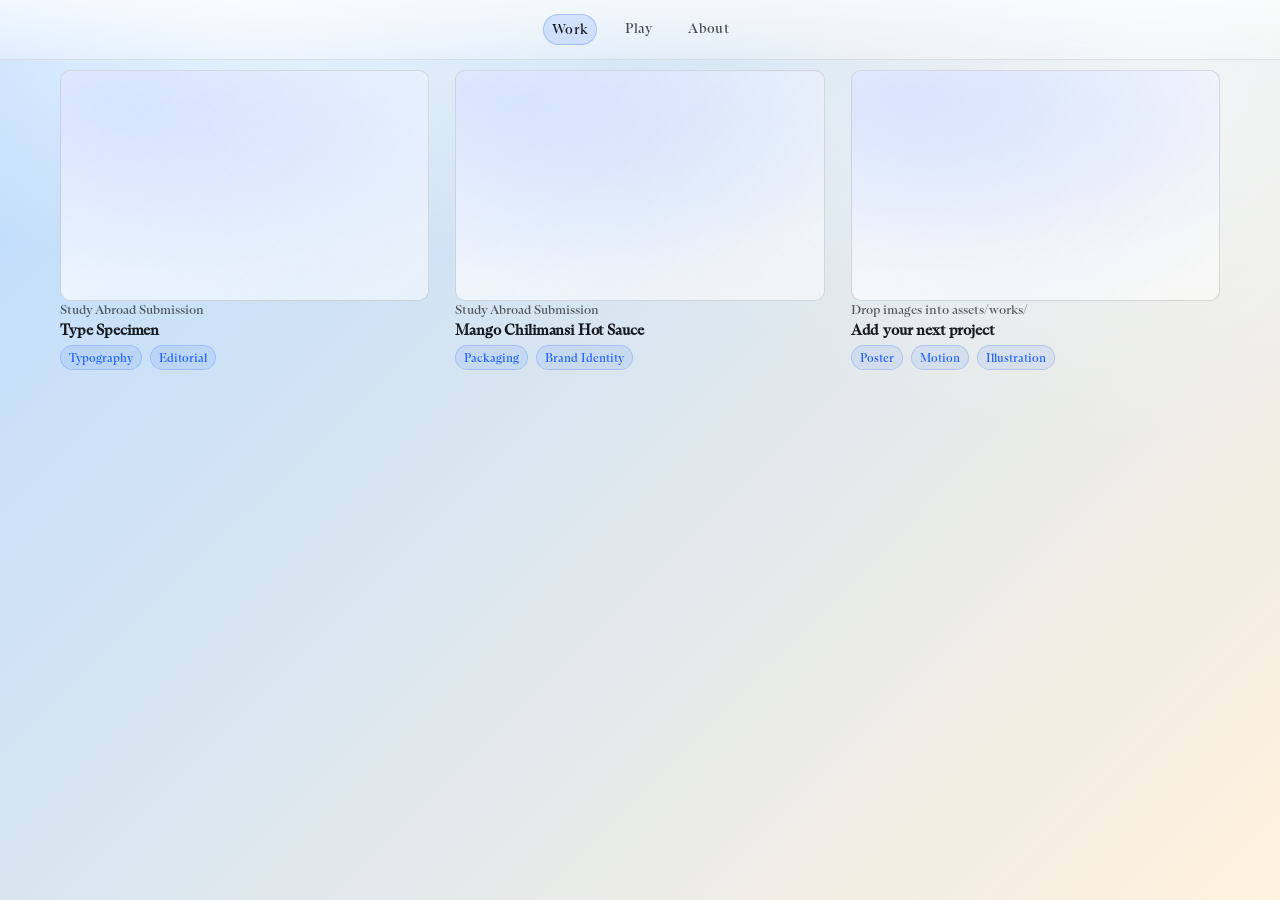
==== index.html @ 26f53b4a "new stuff" ====
<!doctype html>
<html lang="en">
  <head>
    <meta charset="utf-8" />
    <meta name="viewport" content="width=device-width, initial-scale=1" />
    <title>Portfolio — Work</title>
    <meta name="description" content="Graphic design portfolio — Work" />
    <link rel="stylesheet" href="styles.css" />
  </head>
  <body>
    <header>
      <div class="wrap">
        <div class="topbar">
          <nav aria-label="Primary">
            <a class="navlink" href="index.html" aria-current="page">Work</a>
            <a class="navlink" href="play.html">Play</a>
            <a class="navlink" href="about.html">About</a>
          </nav>
        </div>
      </div>
    </header>

    <main>
      <section class="grid" aria-label="Work grid">
        <div class="wrap">
          <div class="cards" data-works></div>
        </div>
      </section>
    </main>

    <script src="script.js"></script>
  </body>
</html>
---- styles.css ----
@font-face{
  font-family: "ABC Arizona Serif";
  src: url("assets/fonts/arizona-serif/ABCArizonaSerif-Regular-Trial.otf") format("opentype");
  font-weight: 400;
  font-style: normal;
  font-display: swap;
}

/* Base */
:root{
  --bg1: #bcdcff; /* light blue */
  --bg2: #fff2dd; /* cream */
  --text: #15181f;
  --muted: rgba(21,24,31,.72);
  --accent: #0b54ff;
  --cardRadius: 10px;
  --maxW: 1160px;
}

*{ box-sizing:border-box; }
html,body{ height:100%; }
body{
  margin:0;
  font-family: "ABC Arizona Serif", ui-serif, Georgia, "Times New Roman", Times, serif;
  background:
    radial-gradient(900px 500px at 20% 0%, rgba(255,255,255,.65), transparent 55%),
    radial-gradient(1000px 650px at 90% 10%, rgba(255,255,255,.55), transparent 55%),
    linear-gradient(135deg, var(--bg1), var(--bg2));
  color: var(--text);
}

a{ color: inherit; text-decoration: none; }

/* Layout */
.wrap{
  width: min(var(--maxW), calc(100% - 56px));
  margin: 0 auto;
}

header{
  position: sticky;
  top: 0;
  z-index: 10;
  backdrop-filter: blur(10px);
  background: linear-gradient(to bottom, rgba(255,255,255,.70), rgba(255,255,255,.30));
  border-bottom: 1px solid rgba(21,24,31,.12);
}

.topbar{
  display:flex;
  justify-content:center;
  align-items:center;
  gap: 16px;
  padding: 14px 0;
}

.brand{
  display:flex;
  align-items:center;
  gap: 12px;
  min-width: 180px;
}
.brandMark{
  font-weight: 800;
  letter-spacing: .06em;
  text-transform: uppercase;
  font-size: 22px;
  background: rgba(21,24,31,.92);
  color: #fff;
  padding: 8px 12px;
  border-radius: 8px;
  line-height: 1;
}
.brandSub{
  color: var(--muted);
  font-size: 12px;
  line-height: 1.2;
  max-width: 20ch;
}

nav{
  display:flex;
  gap: 20px;
  justify-content:center;
}
.navlink{
  font-size: 14px;
  letter-spacing: .02em;
  color: rgba(21,24,31,.78);
  padding: 6px 8px;
  border-radius: 999px;
}
.navlink:hover{ background: rgba(21,24,31,.06); }
.navlink[aria-current="page"]{
  background: rgba(11,84,255,.12);
  color: var(--text);
  border: 1px solid rgba(11,84,255,.22);
}

.sun{
  justify-self:end;
  width: 34px;
  height: 34px;
  border-radius: 999px;
  background:
    radial-gradient(circle at 50% 50%, rgba(0,0,0,.08) 0 34%, transparent 35%),
    radial-gradient(circle at 50% 50%, rgba(255,211,76,1) 0 72%, rgba(255,211,76,.55) 73% 100%);
  box-shadow: 0 0 0 1px rgba(21,24,31,.18), 0 10px 40px rgba(11,84,255,.10);
}
.sun::before{
  content:"";
  display:block;
  width: 100%;
  height: 100%;
  background:
    conic-gradient(from 0deg,
      rgba(255,211,76,.95) 0 10deg, transparent 10deg 20deg,
      rgba(255,211,76,.75) 20deg 30deg, transparent 30deg 40deg,
      rgba(255,211,76,.75) 40deg 50deg, transparent 50deg 60deg,
      rgba(255,211,76,.75) 60deg 70deg, transparent 70deg 80deg,
      rgba(255,211,76,.75) 80deg 90deg, transparent 90deg 100deg,
      rgba(255,211,76,.75) 100deg 110deg, transparent 110deg 120deg,
      rgba(255,211,76,.75) 120deg 130deg, transparent 130deg 140deg,
      rgba(255,211,76,.75) 140deg 150deg, transparent 150deg 160deg,
      rgba(255,211,76,.75) 160deg 170deg, transparent 170deg 180deg,
      rgba(255,211,76,.75) 180deg 190deg, transparent 190deg 200deg,
      rgba(255,211,76,.75) 200deg 210deg, transparent 210deg 220deg,
      rgba(255,211,76,.75) 220deg 230deg, transparent 230deg 240deg,
      rgba(255,211,76,.75) 240deg 250deg, transparent 250deg 260deg,
      rgba(255,211,76,.75) 260deg 270deg, transparent 270deg 280deg,
      rgba(255,211,76,.75) 280deg 290deg, transparent 290deg 300deg,
      rgba(255,211,76,.75) 300deg 310deg, transparent 310deg 320deg,
      rgba(255,211,76,.75) 320deg 330deg, transparent 330deg 340deg,
      rgba(255,211,76,.75) 340deg 350deg, transparent 350deg 360deg);
  mask: radial-gradient(circle at 50% 50%, transparent 0 58%, #000 59%);
  opacity: .9;
}

/* Hero */
.hero{
  padding: 34px 0 22px;
}
.heroInner{
  display:grid;
  grid-template-columns: 1fr;
  gap: 18px;
}
.heroCopy{
  text-align:center;
  max-width: 72ch;
  margin: 0 auto;
}
.heroTitle{
  margin:0;
  font-size: 28px;
  font-weight: 650;
  letter-spacing: -.02em;
}
.heroTitle .accent{
  background: linear-gradient(90deg, rgba(11,84,255,.14), rgba(11,84,255,.04));
  box-shadow: inset 0 -10px 0 rgba(11,84,255,.16);
  border-radius: 6px;
  padding: 0 6px;
}
.heroBody{
  margin: 10px 0 0;
  color: var(--muted);
  font-size: 16px;
  line-height: 1.55;
}

/* Work grid */
.grid{
  padding: 10px 0 60px;
}
.cards{
  display:grid;
  grid-template-columns: repeat(3, minmax(0, 1fr));
  gap: 26px;
}
@media (max-width: 980px){
  .cards{ grid-template-columns: repeat(2, minmax(0, 1fr)); }
}
@media (max-width: 640px){
  .wrap{ width: min(var(--maxW), calc(100% - 34px)); }
  .cards{ grid-template-columns: 1fr; }
}

.card{
  display:flex;
  flex-direction:column;
  gap: 10px;
}
.thumb{
  border-radius: var(--cardRadius);
  overflow:hidden;
  background: rgba(255,255,255,.55);
  border: 1px solid rgba(21,24,31,.14);
  aspect-ratio: 16 / 10;
  position: relative;
}
.thumb::after{
  content:"";
  position:absolute;
  inset:0;
  background: radial-gradient(800px 300px at 10% 10%, rgba(11,84,255,.10), transparent 60%);
  pointer-events:none;
}
.thumb img{
  width:100%;
  height:100%;
  object-fit: cover;
  display:block;
  filter: saturate(1.02) contrast(1.02);
}
.thumb.placeholder{
  background:
    linear-gradient(135deg, rgba(255,255,255,.70), rgba(255,255,255,.22)),
    radial-gradient(700px 400px at 20% 20%, rgba(11,84,255,.12), transparent 55%),
    rgba(255,255,255,.35);
}

.meta{
  display:flex;
  flex-direction:column;
  gap: 4px;
}
.metaTop{
  font-size: 13px;
  color: rgba(21,24,31,.70);
}
.metaTitle{
  font-size: 15px;
  font-weight: 650;
  letter-spacing: -.01em;
}
.tags{
  display:flex;
  flex-wrap: wrap;
  gap: 8px;
  margin-top: 2px;
}
.tag{
  font-size: 12px;
  padding: 4px 8px;
  border-radius: 999px;
  border: 1px solid rgba(11,84,255,.18);
  background: rgba(11,84,255,.08);
  color: rgba(11,84,255,.92);
}

.cardLink{
  display:block;
  border-radius: 12px;
  padding: 10px;
  margin: -10px;
  transition: background .15s ease, transform .15s ease;
}
.cardLink:hover{
  background: rgba(255,255,255,.32);
  transform: translateY(-1px);
}
.cardLink:focus-visible{
  outline: 2px solid rgba(11,84,255,.45);
  outline-offset: 3px;
}

/* Page content */
.page{
  padding: 26px 0 60px;
}
.panel{
  border-radius: 14px;
  border: 1px solid rgba(21,24,31,.12);
  background: rgba(255,255,255,.52);
  box-shadow: 0 20px 60px rgba(21,24,31,.10);
  padding: 22px;
}
.panel h1{
  margin: 0 0 10px;
  font-size: 22px;
  letter-spacing: -.02em;
}
.panel p{
  margin: 0 0 12px;
  color: var(--muted);
  line-height: 1.6;
}
.panel .hint{
  font-size: 13px;
  color: rgba(233,233,233,.68);
}

footer{
  border-top: 1px solid rgba(21,24,31,.10);
  padding: 22px 0 40px;
  color: rgba(21,24,31,.60);
  font-size: 12px;
}
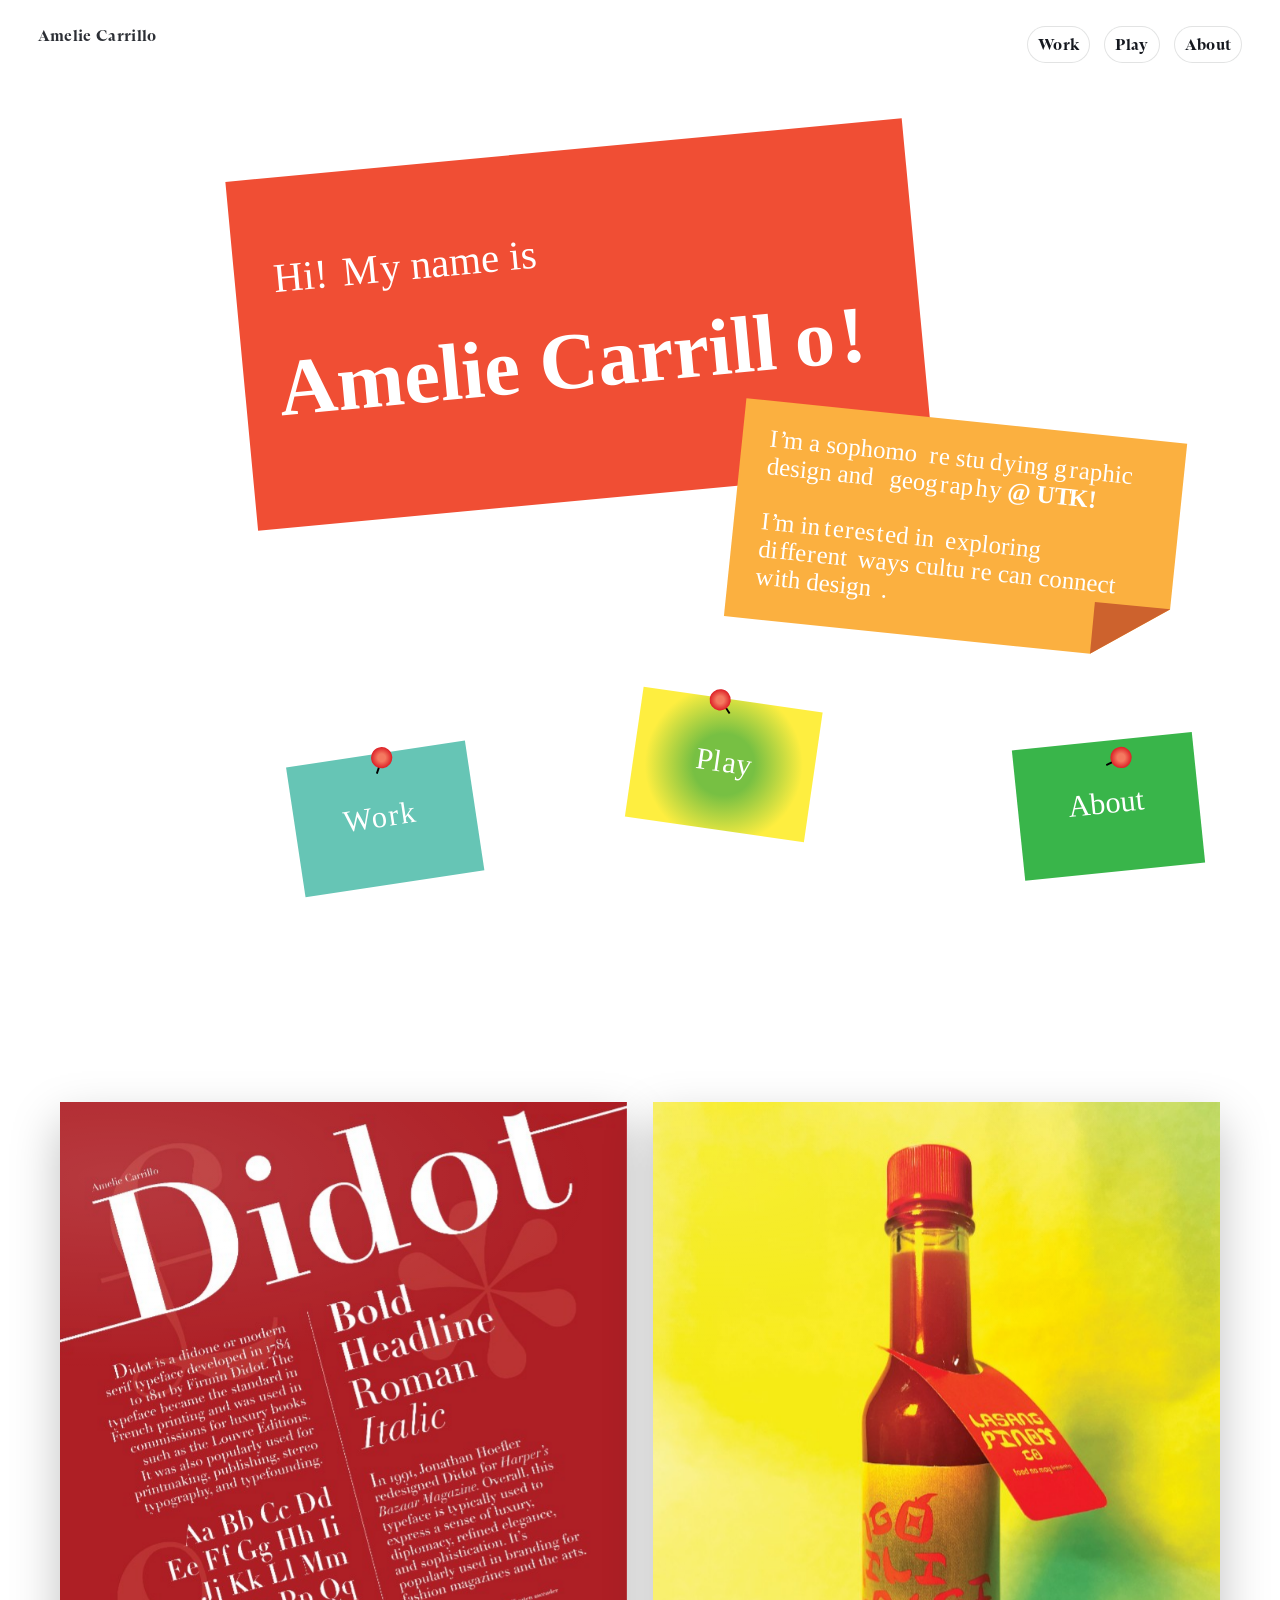
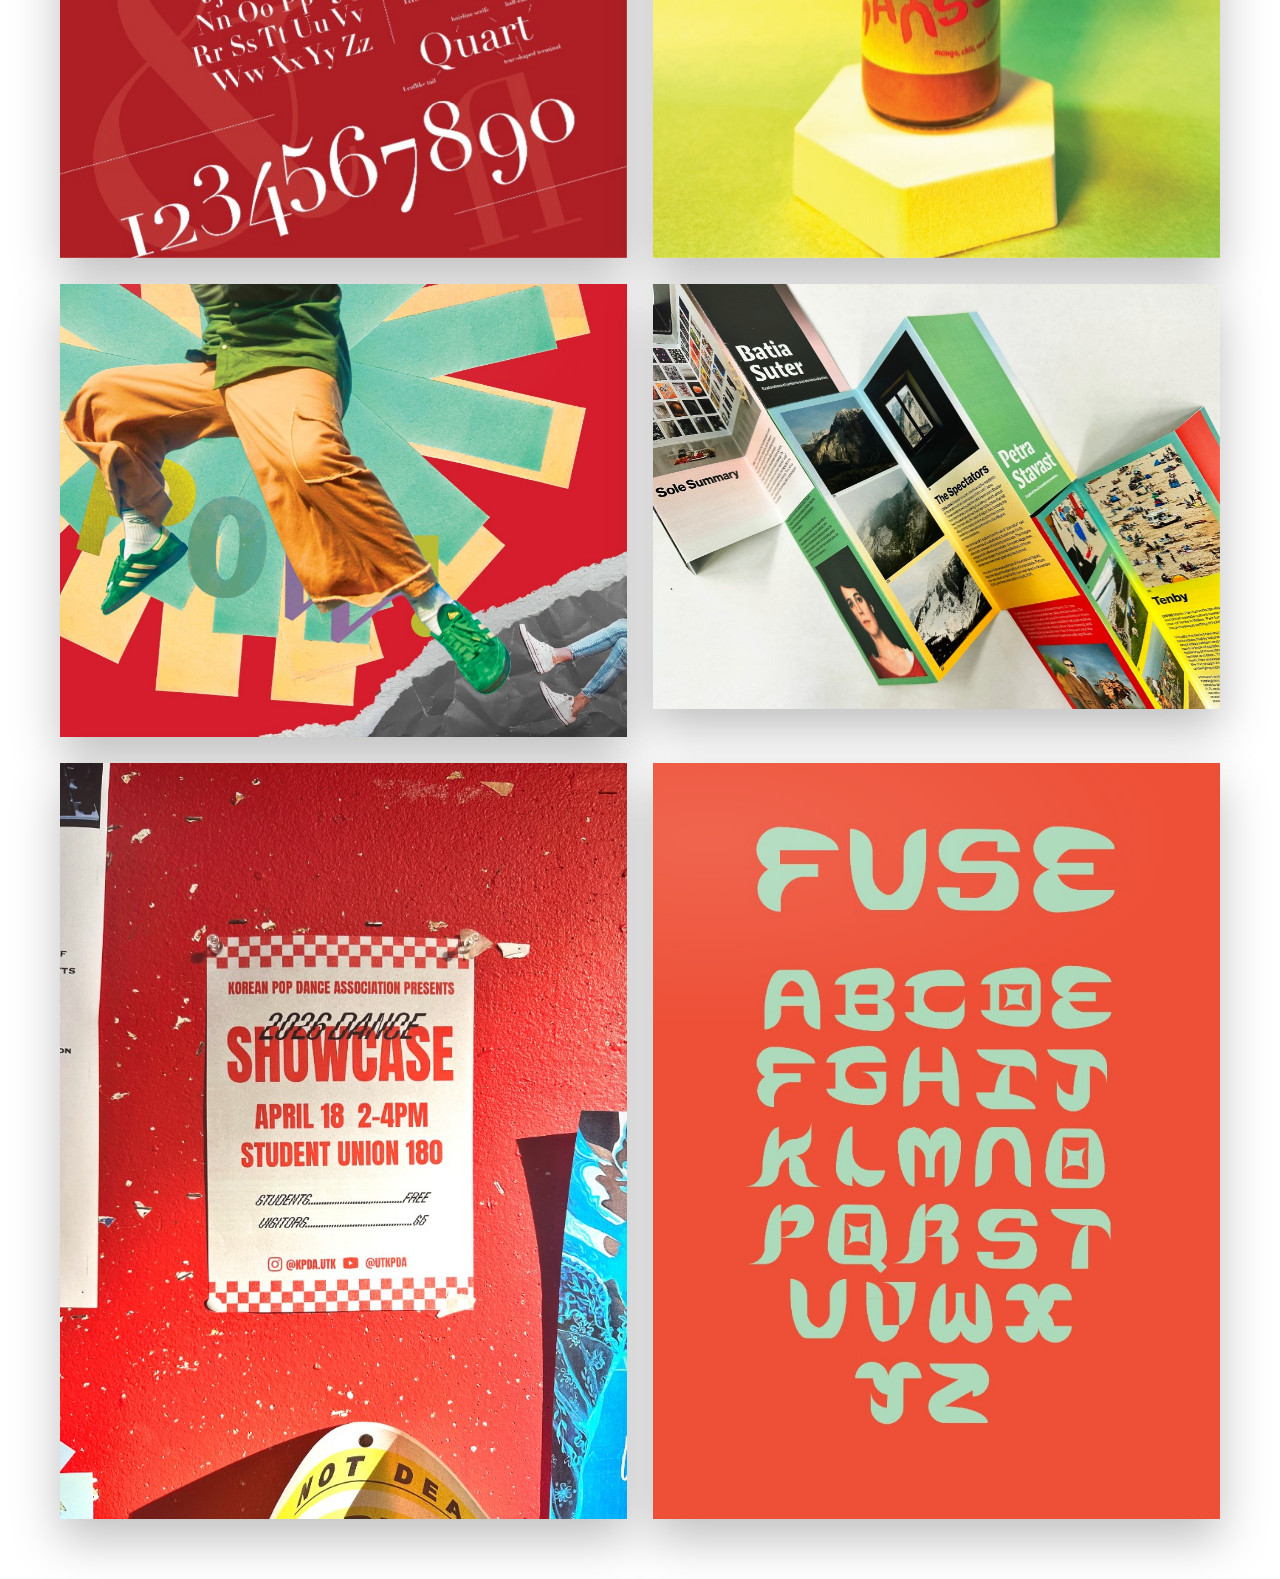
==== commit 2b8eb1d1: "new layout" ====
--- a/index.html
+++ b/index.html
@@ -3,25 +3,40 @@
   <head>
     <meta charset="utf-8" />
     <meta name="viewport" content="width=device-width, initial-scale=1" />
-    <title>Portfolio — Work</title>
-    <meta name="description" content="Graphic design portfolio — Work" />
+    <title>Portfolio</title>
+    <meta name="description" content="Graphic design portfolio" />
     <link rel="stylesheet" href="styles.css" />
   </head>
   <body>
-    <header>
-      <div class="wrap">
-        <div class="topbar">
-          <nav aria-label="Primary">
-            <a class="navlink" href="index.html" aria-current="page">Work</a>
-            <a class="navlink" href="play.html">Play</a>
-            <a class="navlink" href="about.html">About</a>
-          </nav>
+    <main>
+      <section class="homeTop" aria-label="Home navigation">
+        <div class="wrap homeTopInner">
+          <div class="homeStage" role="presentation">
+            <div class="homeName">Amelie Carrillo</div>
+
+            <nav class="miniNav" aria-label="Top navigation">
+              <a class="miniNavLink" href="#workStart">Work</a>
+              <a class="miniNavLink" href="play.html">Play</a>
+              <a class="miniNavLink" href="about.html">About</a>
+            </nav>
+
+            <img class="homeNametag" src="assets/squares/nametag.svg" alt="" />
+            <img class="homeAboutText" src="assets/squares/about.svg" alt="" />
+
+            <a class="homePin homePin--work" href="#workStart" aria-label="Work">
+              <img src="assets/squares/work.svg" alt="" />
+            </a>
+            <a class="homePin homePin--play" href="play.html" aria-label="Play">
+              <img src="assets/squares/play.svg" alt="" />
+            </a>
+            <a class="homePin homePin--resume" href="assets/squares/resume.svg" aria-label="Resume">
+              <img src="assets/squares/resume.svg" alt="" />
+            </a>
+          </div>
         </div>
-      </div>
-    </header>
+      </section>
 
-    <main>
-      <section class="grid" aria-label="Work grid">
+      <section class="grid" id="workStart" aria-label="Work grid">
         <div class="wrap">
           <div class="cards" data-works></div>
         </div>
--- a/styles.css
+++ b/styles.css
@@ -5,27 +5,38 @@
   font-style: normal;
   font-display: swap;
 }
+@font-face{
+  font-family: "ABC Arizona Serif";
+  src: url("assets/fonts/arizona-serif/ABCArizonaSerif-Bold-Trial.otf") format("opentype");
+  font-weight: 700;
+  font-style: normal;
+  font-display: swap;
+}
 
 /* Base */
 :root{
-  --bg1: #bcdcff; /* light blue */
-  --bg2: #fff2dd; /* cream */
+  --bg1: #fff3a6; /* pastel yellow */
+  --bg1b: #bfe7ff; /* light blue */
+  --bg2: #c9f3d8; /* light green */
   --text: #15181f;
   --muted: rgba(21,24,31,.72);
   --accent: #0b54ff;
+  --titleHover: #ff3b22; /* red-orange */
   --cardRadius: 10px;
   --maxW: 1160px;
 }
 
 *{ box-sizing:border-box; }
-html,body{ height:100%; }
+html,body{ min-height:100%; }
+html{
+  background: #fff;
+  scroll-behavior: smooth;
+}
 body{
   margin:0;
   font-family: "ABC Arizona Serif", ui-serif, Georgia, "Times New Roman", Times, serif;
-  background:
-    radial-gradient(900px 500px at 20% 0%, rgba(255,255,255,.65), transparent 55%),
-    radial-gradient(1000px 650px at 90% 10%, rgba(255,255,255,.55), transparent 55%),
-    linear-gradient(135deg, var(--bg1), var(--bg2));
+  min-height: 100vh;
+  background: #fff;
   color: var(--text);
 }
 
@@ -37,21 +48,203 @@
   margin: 0 auto;
 }
 
-header{
-  position: sticky;
-  top: 0;
-  z-index: 10;
-  backdrop-filter: blur(10px);
-  background: linear-gradient(to bottom, rgba(255,255,255,.70), rgba(255,255,255,.30));
-  border-bottom: 1px solid rgba(21,24,31,.12);
+header{ position: static; }
+main{ padding-top: 0; }
+
+/* Home top (SVG layout) */
+.homeTop{
+  min-height: 100vh;
+  display: flex;
+  align-items: center;
+  padding: 24px 0;
+  margin-bottom: 2in;
+}
+.homeTop .wrap{
+  /* ~1cm margins on each side. */
+  width: calc(100% - 2cm);
+  max-width: none;
+}
+.homeStage{
+  position: relative;
+  width: 100%;
+  height: min(92vh, 760px);
+  max-height: 92vh;
+  /* Keep a consistent vertical reading order across breakpoints */
+  --aboutTop: calc(18% + 48px + 1cm);
+  --pinsTop: calc(var(--aboutTop) + 26vh + 1.5cm);
+  /* Group horizontal offsets (move sets toward center together) */
+  --topGroupX: 8%;
+  --pinsGroupX: 6%;
+}
+
+/* Top-left mini nav */
+.homeName{
+  position: absolute;
+  left: 0;
+  top: -44px;
+  z-index: 6;
+  font-weight: 700;
+  font-size: 16px;
+  letter-spacing: .02em;
+  padding: 0;
+  color: rgba(21,24,31,.90);
+}
+.miniNav{
+  position: absolute;
+  right: 0;
+  top: -44px;
+  display: flex;
+  gap: 14px;
+  align-items: center;
+  z-index: 5;
+}
+.miniNavLink{
+  font-weight: 700;
+  font-size: 16px;
+  letter-spacing: .02em;
+  padding: 8px 10px;
+  border-radius: 999px;
+  background: rgba(255,255,255,.86);
+  border: 1px solid rgba(21,24,31,.12);
+}
+.miniNavLink:hover{ background: rgba(21,24,31,.06); }
+.miniNavLink:focus-visible{
+  outline: 2px solid rgba(11,84,255,.45);
+  outline-offset: 3px;
+}
+.homeNametag{
+  position: absolute;
+  left: calc(0% + var(--topGroupX));
+  top: 2%;
+  width: min(70%, 920px);
+  height: auto;
+  transform: rotate(-5deg) scale(1);
+  transform-origin: 10% 10%;
+  z-index: 1;
+}
+.homeAboutText{
+  position: absolute;
+  left: calc(34% + var(--topGroupX));
+  right: auto;
+  top: var(--aboutTop);
+  width: min(66%, 840px);
+  height: auto;
+  transform: rotate(6deg) scale(1);
+  transform-origin: 90% 10%;
+  z-index: 3;
+}
+.homePin{
+  position: absolute;
+  display: inline-flex;
+  align-items: center;
+  justify-content: center;
+  width: min(52%, 700px);
+  height: auto;
+  cursor: pointer;
+  transition: transform 160ms ease;
+}
+.homePin img{
+  transform: scale(1);
+  transform-origin: center;
+}
+.homePin img{
+  width: 100%;
+  height: auto;
+  display: block;
+}
+.homePin:hover{ transform: translateY(-2px); }
+.homePin:focus-visible{
+  outline: 2px solid rgba(11,84,255,.45);
+  outline-offset: 6px;
+  border-radius: 10px;
+}
+.homePin--work{ left: calc(10% + var(--pinsGroupX)); top: 56%; --pin-rot: -8deg; transform: rotate(var(--pin-rot)); }
+.homePin--play{ left: calc(20% + var(--pinsGroupX)); top: 58%; --pin-rot: 8deg; transform: rotate(var(--pin-rot)); }
+.homePin--resume{ left: calc(58% + var(--pinsGroupX)); top: 56%; --pin-rot: -6deg; transform: rotate(var(--pin-rot)); width: min(52%, 700px); }
+
+@media (max-width: 820px){
+  .homeStage{
+    --topGroupX: 4%;
+    --pinsGroupX: 3%;
+  }
+}
+
+.homePin:hover{ transform: translateY(-2px) rotate(var(--pin-rot, 0deg)); }
+
+/* Pins always live under about.svg */
+.homePin--work{ top: calc(var(--pinsTop) - 1cm); z-index: 2; }
+.homePin--play{ top: calc(var(--pinsTop) + 0.4cm); z-index: 2; }
+.homePin--resume{ top: calc(var(--pinsTop) - 0.2cm); z-index: 2; }
+
+@media (max-width: 820px){
+  .homeStage{
+    --pinsTop: calc(var(--aboutTop) + 30vh + 1.5cm);
+  }
+}
+
+@media (max-width: 520px){
+  .homeStage{
+    --pinsTop: calc(var(--aboutTop) + 32vh + 1.5cm);
+  }
+}
+
+@media (max-width: 820px){
+  .homeStage{ height: min(92vh, 680px); }
+  .homeNametag{ width: min(84%, 860px); }
+  .homeAboutText{ width: min(96%, 1120px); top: 26%; }
+  .homePin{ width: min(60%, 700px); }
+  .homePin--work{ left: 6%; top: 62%; }
+  .homePin--play{ left: 38%; top: 66%; }
+  .homePin--resume{ width: min(56%, 700px); left: 58%; top: 52%; }
+}
+@media (max-width: 520px){
+  .wrap{ width: min(var(--maxW), calc(100% - 28px)); }
+  .homeStage{ height: 92vh; }
+  .homeNametag{ left: -2%; top: 0%; width: 104%; }
+  .homeAboutText{ right: -4%; top: 28%; width: 112%; }
+  .homePin{ width: 74vw; }
+  .homePin--work{ left: -2%; top: 62%; }
+  .homePin--play{ left: 28%; top: 66%; }
+  .homePin--resume{ width: 70vw; left: 44%; top: 48%; }
+}
+
+.cornerLogo{
+  display: inline-flex;
+  align-items: center;
+  justify-content: center;
+  width: 150px;
+  height: 150px;
+  padding: 0;
+  border-radius: 0;
+  background: transparent;
+  backdrop-filter: none;
+  box-shadow: none;
+  flex: 0 0 auto;
+}
+.cornerLogo img{
+  width: 100%;
+  height: 100%;
+  display: block;
+  object-fit: contain;
+}
+.cornerLogo:focus-visible{
+  outline: 2px solid rgba(11,84,255,.55);
+  outline-offset: 4px;
+}
+@media (max-width: 640px){
+  .cornerLogo{
+    width: 112px;
+    height: 112px;
+    border-radius: 0;
+  }
 }
 
 .topbar{
   display:flex;
-  justify-content:center;
+  justify-content:space-between;
   align-items:center;
   gap: 16px;
-  padding: 14px 0;
+  padding: 10px 0;
 }
 
 .brand{
@@ -81,14 +274,15 @@
 nav{
   display:flex;
   gap: 20px;
-  justify-content:center;
+  justify-content:flex-end;
 }
 .navlink{
-  font-size: 14px;
+  font-size: 16px;
   letter-spacing: .02em;
   color: rgba(21,24,31,.78);
   padding: 6px 8px;
   border-radius: 999px;
+  font-weight: 700;
 }
 .navlink:hover{ background: rgba(21,24,31,.06); }
 .navlink[aria-current="page"]{
@@ -175,7 +369,7 @@
 }
 .cards{
   display:grid;
-  grid-template-columns: repeat(3, minmax(0, 1fr));
+  grid-template-columns: repeat(2, minmax(0, 1fr));
   gap: 26px;
 }
 @media (max-width: 980px){
@@ -184,34 +378,89 @@
 @media (max-width: 640px){
   .wrap{ width: min(var(--maxW), calc(100% - 34px)); }
   .cards{ grid-template-columns: 1fr; }
+
+  /* Tighten the vertical gap between these two specific works when stacked. */
+  .cards > .card[data-work-id="final-102-project"] + .card[data-work-id="fuse-typeface"]{
+    margin-top: -12px;
+  }
 }
 
 .card{
   display:flex;
   flex-direction:column;
-  gap: 10px;
+  gap: 0;
+}
+.card--offset{
+  transform: translateY(var(--offsetY, 0px));
+}
+@media (max-width: 980px){
+  .card--offset{ transform: none; }
 }
 .thumb{
-  border-radius: var(--cardRadius);
+  border-radius: 0;
   overflow:hidden;
-  background: rgba(255,255,255,.55);
-  border: 1px solid rgba(21,24,31,.14);
-  aspect-ratio: 16 / 10;
+  background: rgba(255,255,255,.92);
+  border: none;
+  aspect-ratio: 3 / 4;
   position: relative;
+  box-shadow:
+    0 20px 45px rgba(0,0,0,.25),
+    0 2px 0 rgba(255,255,255,.10) inset;
 }
 .thumb::after{
   content:"";
   position:absolute;
   inset:0;
-  background: radial-gradient(800px 300px at 10% 10%, rgba(11,84,255,.10), transparent 60%);
+  background: radial-gradient(800px 320px at 10% 10%, rgba(255,255,255,.12), transparent 60%);
   pointer-events:none;
 }
-.thumb img{
+.thumbImg{
   width:100%;
   height:100%;
   object-fit: cover;
   display:block;
-  filter: saturate(1.02) contrast(1.02);
+  image-rendering: auto;
+  transform: translateZ(0);
+  backface-visibility: hidden;
+  transition: transform 220ms ease-in;
+}
+
+.thumbOverlay{
+  position:absolute;
+  inset:0;
+  display:flex;
+  align-items:flex-end;
+  justify-content:flex-start;
+  padding: 14px;
+  opacity: 0;
+  transition: opacity 180ms ease-in;
+  background: linear-gradient(180deg, rgba(0,0,0,0) 45%, rgba(0,0,0,.42) 100%);
+  pointer-events:none;
+}
+.thumbOverlayTitle{
+  color: rgba(255,255,255,.92);
+  font-size: 16px;
+  font-weight: 700;
+  letter-spacing: -.01em;
+  text-shadow: 0 10px 30px rgba(0,0,0,.35);
+}
+.thumbImg--contain{
+  object-fit: contain;
+  background: rgba(255,255,255,.95);
+  filter: none;
+}
+.thumb--contain::after{
+  opacity: .35;
+}
+.thumb .pdfPreview{
+  width: 100%;
+  height: 100%;
+  display: block;
+  border: 0;
+  pointer-events: none;
+  background: #fff;
+  transform: scale(1);
+  transition: transform 220ms ease-in;
 }
 .thumb.placeholder{
   background:
@@ -231,38 +480,80 @@
 }
 .metaTitle{
   font-size: 15px;
-  font-weight: 650;
+  font-weight: 700;
   letter-spacing: -.01em;
-}
-.tags{
-  display:flex;
-  flex-wrap: wrap;
-  gap: 8px;
-  margin-top: 2px;
-}
-.tag{
-  font-size: 12px;
-  padding: 4px 8px;
-  border-radius: 999px;
-  border: 1px solid rgba(11,84,255,.18);
-  background: rgba(11,84,255,.08);
-  color: rgba(11,84,255,.92);
+  transition: color 220ms ease-in;
 }
 
 .cardLink{
   display:block;
-  border-radius: 12px;
+  border-radius: 0;
   padding: 10px;
   margin: -10px;
   transition: background .15s ease, transform .15s ease;
 }
 .cardLink:hover{
-  background: rgba(255,255,255,.32);
   transform: translateY(-1px);
+}
+.cardLink:hover .thumbImg,
+.cardLink:hover .pdfPreview{
+  transform: scale(1.02);
+}
+.cardLink:hover .thumbOverlay,
+.cardLink:focus-visible .thumbOverlay{
+  opacity: 1;
 }
 .cardLink:focus-visible{
   outline: 2px solid rgba(11,84,255,.45);
   outline-offset: 3px;
+}
+
+/* Play page */
+.playCards{
+  user-select: none;
+}
+.playCards{
+  grid-template-columns: 1.15fr 1fr 1fr;
+  align-items: start;
+}
+.playIntro{
+  margin: 6px 0 18px;
+  font-size: 16px;
+  line-height: 1.35;
+  color: rgba(21,24,31,.78);
+  letter-spacing: .01em;
+}
+.rippleChar{
+  display: inline-block;
+  transform: translateY(10px);
+  opacity: 0;
+}
+.rippleReady .rippleChar{
+  animation: rippleUp 520ms cubic-bezier(.2,.9,.2,1) forwards;
+  animation-delay: calc(var(--i) * 22ms);
+}
+@keyframes rippleUp{
+  0%{ transform: translateY(10px); opacity: 0; }
+  55%{ opacity: 1; }
+  100%{ transform: translateY(0px); opacity: 1; }
+}
+.playItem{
+  touch-action: none;
+  cursor: grab;
+  will-change: transform;
+  position: relative;
+  z-index: 1;
+}
+.playItem--dragging{
+  cursor: grabbing;
+}
+.playThumb::after{
+  opacity: 0;
+}
+.playThumb .thumbImg{
+  object-fit: contain;
+  background: transparent;
+  filter: none;
 }
 
 /* Page content */
@@ -290,10 +581,3 @@
   font-size: 13px;
   color: rgba(233,233,233,.68);
 }
-
-footer{
-  border-top: 1px solid rgba(21,24,31,.10);
-  padding: 22px 0 40px;
-  color: rgba(21,24,31,.60);
-  font-size: 12px;
-}
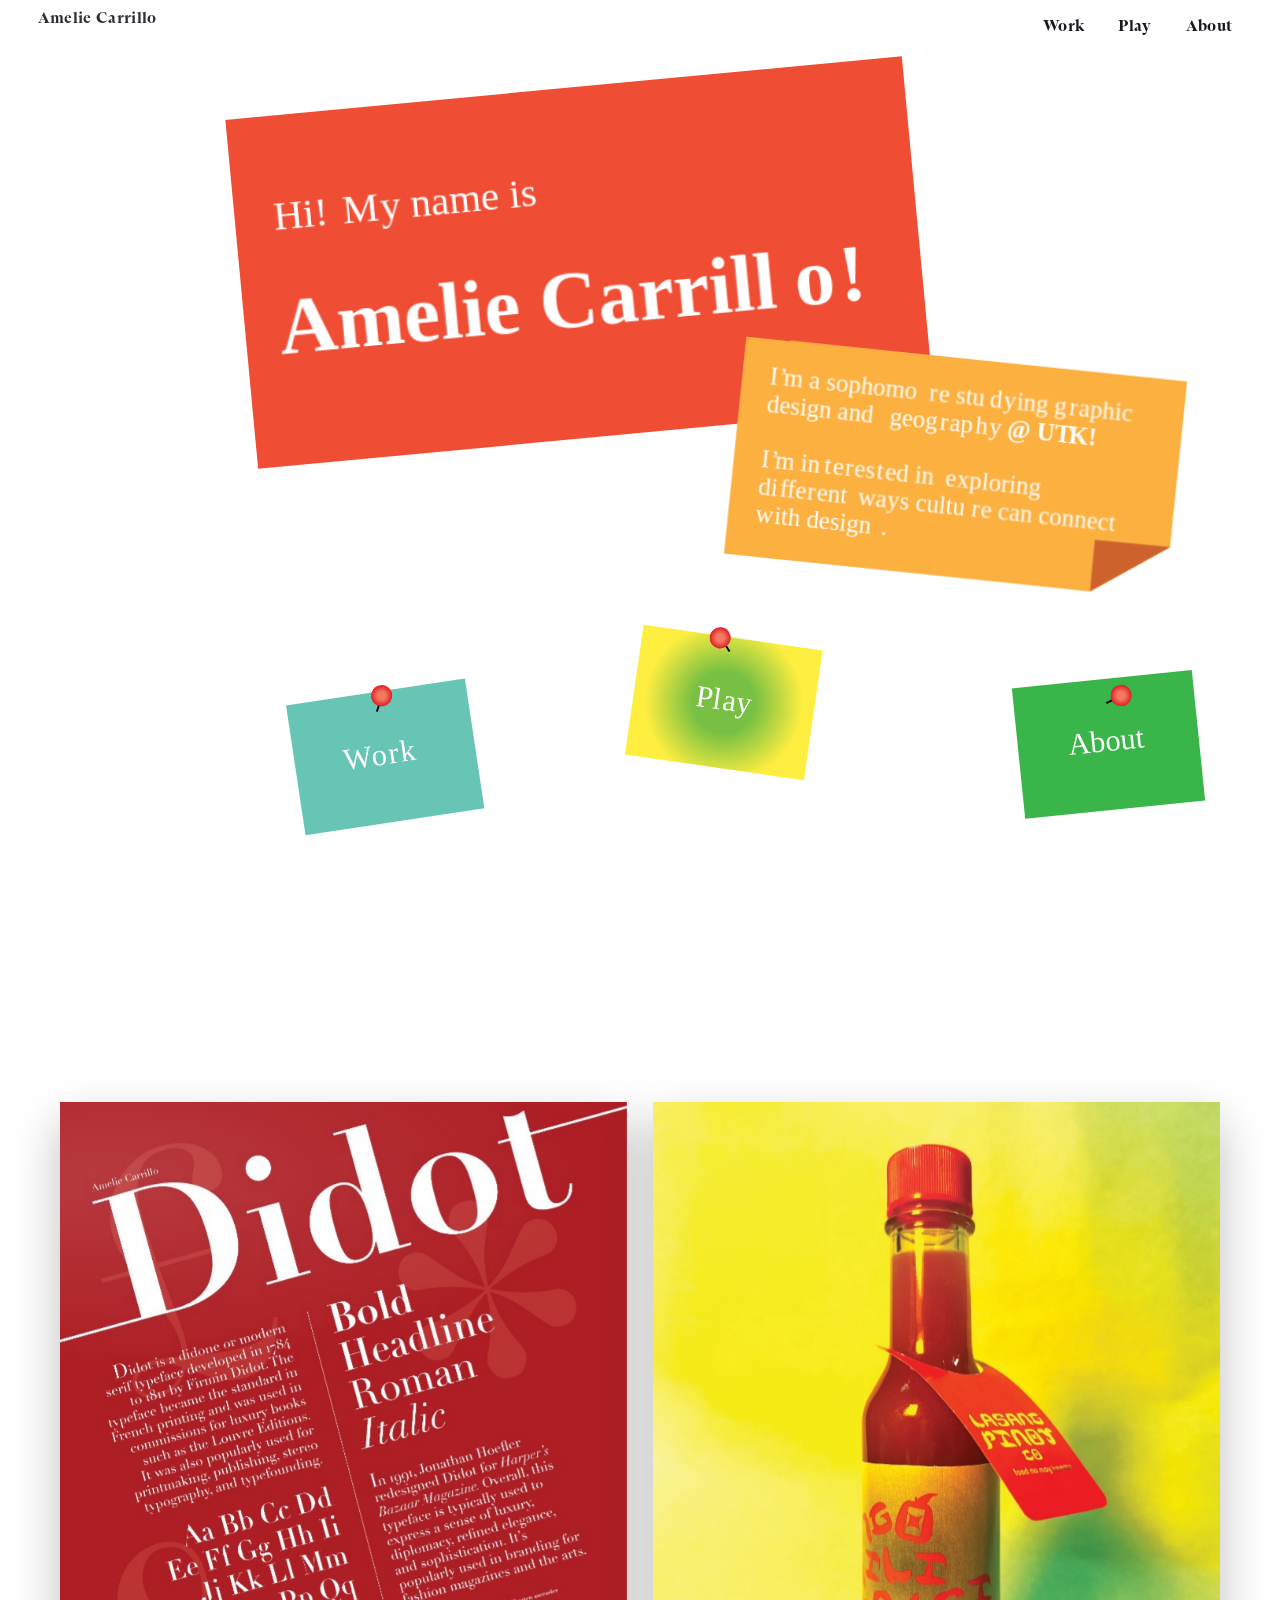
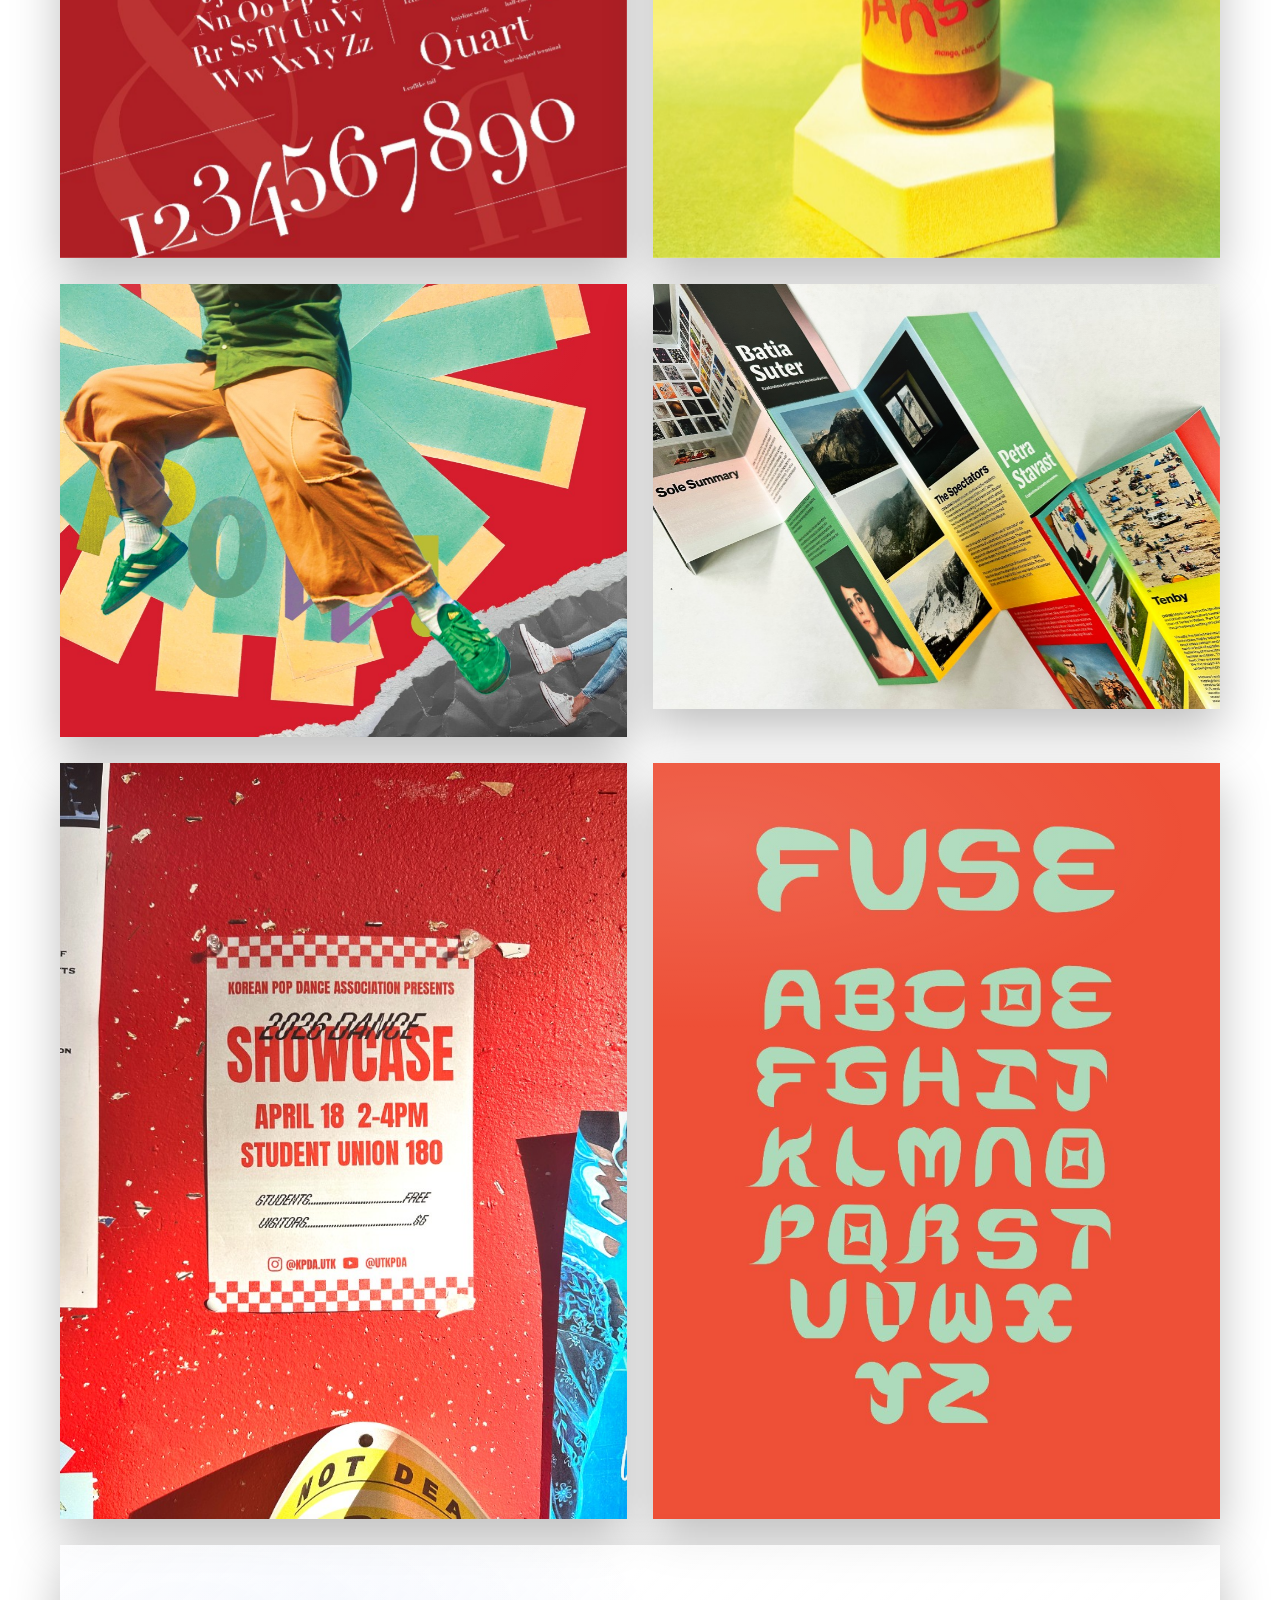
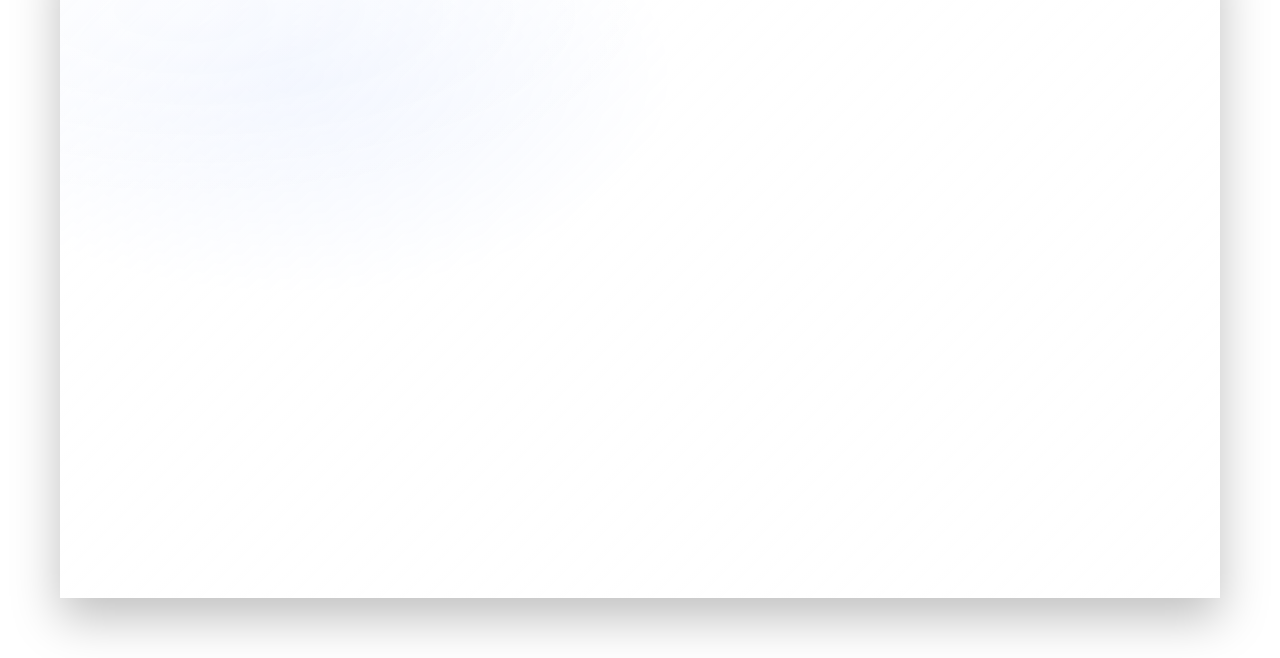
==== commit 7afd3d78: "Update portfolio layout, modals, and assets. Adds responsive home/play/about updates, work modal ove" ====
--- a/index.html
+++ b/index.html
@@ -7,12 +7,12 @@
     <meta name="description" content="Graphic design portfolio" />
     <link rel="stylesheet" href="styles.css" />
   </head>
-  <body>
+  <body id="top">
     <main>
       <section class="homeTop" aria-label="Home navigation">
         <div class="wrap homeTopInner">
           <div class="homeStage" role="presentation">
-            <div class="homeName">Amelie Carrillo</div>
+            <a class="homeName" href="index.html#top">Amelie Carrillo</a>
 
             <nav class="miniNav" aria-label="Top navigation">
               <a class="miniNavLink" href="#workStart">Work</a>
@@ -20,8 +20,32 @@
               <a class="miniNavLink" href="about.html">About</a>
             </nav>
 
-            <img class="homeNametag" src="assets/squares/nametag.svg" alt="" />
-            <img class="homeAboutText" src="assets/squares/about.svg" alt="" />
+            <svg class="homeNametag homeSvgText" xmlns="http://www.w3.org/2000/svg" viewBox="0 0 575.2 353.53" aria-hidden="true" focusable="false">
+              <rect fill="#f04e34" x="60.41" y="64.91" width="463.51" height="239.1" transform="translate(-1.2 1.92) rotate(-.37)"/>
+              <text fill="#fff" font-family="ABCArizonaSerifUnlicensedTrial-Regular, 'ABC Arizona Serif Unlicensed Trial'" font-size="28" transform="translate(86.65 144.36) rotate(-.37)">
+                <tspan x="0" y="0">Hi! </tspan>
+                <tspan x="47.18" y="0" letter-spacing="-.02em">M</tspan>
+                <tspan x="72.97" y="0" letter-spacing="-.03em">y</tspan>
+                <tspan x="86.83" y="0" xml:space="preserve"> name is</tspan>
+              </text>
+              <text fill="#fff" font-family="ABCArizonaSerifUnlicensedTrial-Bold, 'ABC Arizona Serif Unlicensed Trial'" font-size="55" font-weight="700" transform="translate(83.79 228.67) rotate(-.37)">
+                <tspan x="0" y="0">Amelie Carrill</tspan>
+                <tspan x="353.26" y="0" letter-spacing="-.01em">o</tspan>
+                <tspan x="383.68" y="0">!</tspan>
+              </text>
+            </svg>
+
+            <svg class="homeAboutText homeSvgText" xmlns="http://www.w3.org/2000/svg" viewBox="0 0 575.2 353.53" aria-hidden="true" focusable="false">
+              <polygon class="cls-3" points="473.35 114.02 473.57 234.49 419.29 272.43 153.03 272.89 152.76 114.58 473.35 114.02"/>
+              <text class="cls-1" transform="translate(172.7 147.67) rotate(-.1)">
+                <tspan class="cls-7"><tspan x="0" y="0">I</tspan><tspan class="cls-17" x="6.8" y="0">’</tspan><tspan x="10.24" y="0">m a sophomo</tspan><tspan class="cls-13" x="116.08" y="0">r</tspan><tspan x="123.03" y="0">e stu</tspan><tspan class="cls-22" x="160.18" y="0">d</tspan><tspan class="cls-23" x="170.2" y="0">y</tspan><tspan x="179.64" y="0">ing g</tspan><tspan class="cls-20" x="217.98" y="0">r</tspan><tspan x="224.98" y="0">aphic </tspan></tspan>
+                <tspan class="cls-7" x="0" y="20">design and </tspan><tspan class="cls-9" x="89.4" y="20">g</tspan><tspan class="cls-7" x="98.22" y="20">eog</tspan><tspan class="cls-8" x="125.92" y="20">r</tspan><tspan class="cls-7" x="132.93" y="20">ap</tspan><tspan class="cls-10" x="151.72" y="20">h</tspan><tspan class="cls-11" x="161.66" y="20">y</tspan><tspan class="cls-7" x="170.57" y="20"> </tspan><tspan class="cls-5" x="174.99" y="20">@ UT</tspan><tspan class="cls-6" x="219.49" y="20">K</tspan><tspan class="cls-5" x="233.64" y="20">! </tspan>
+                <tspan class="cls-7"><tspan x="0" y="60">I</tspan><tspan class="cls-17" x="6.8" y="60">’</tspan><tspan x="10.24" y="60">m in</tspan><tspan class="cls-14" x="45.88" y="60">t</tspan><tspan x="52.13" y="60">e</tspan><tspan class="cls-13" x="60.86" y="60">r</tspan><tspan x="67.8" y="60">es</tspan><tspan class="cls-14" x="83.93" y="60">t</tspan><tspan x="90.18" y="60">ed in </tspan><tspan class="cls-21" x="133.88" y="60">e</tspan><tspan class="cls-4" x="142.45" y="60">xploring </tspan></tspan>
+                <tspan class="cls-7"><tspan x="0" y="80">di</tspan><tspan class="cls-20" x="15.55" y="80">ff</tspan><tspan x="26.84" y="80">e</tspan><tspan class="cls-13" x="35.57" y="80">r</tspan><tspan x="42.51" y="80">ent</tspan><tspan class="cls-16" x="68.4" y="80"> </tspan><tspan class="cls-18" x="72.29" y="80">w</tspan><tspan class="cls-12" x="85.35" y="80">a</tspan><tspan class="cls-15" x="93.53" y="80">y</tspan><tspan x="102.74" y="80">s cultu</tspan><tspan class="cls-13" x="154.85" y="80">r</tspan><tspan x="161.8" y="80">e can connect </tspan></tspan>
+                <tspan class="cls-7"><tspan class="cls-23" x="0" y="100">w</tspan><tspan x="13.52" y="100">ith design</tspan><tspan class="cls-19" x="91.4" y="100">.</tspan><tspan x="95.11" y="100"> </tspan></tspan>
+              </text>
+              <polygon class="cls-2" points="473.75 234.32 418.91 234.86 419.28 272.44 473.75 234.32"/>
+            </svg>
 
             <a class="homePin homePin--work" href="#workStart" aria-label="Work">
               <img src="assets/squares/work.svg" alt="" />
@@ -43,6 +67,27 @@
       </section>
     </main>
 
+    <div class="workModalOverlay" hidden data-work-modal-overlay>
+      <div class="workModal" role="dialog" aria-modal="true" aria-label="Work details" data-work-modal>
+        <div class="workModalTop">
+          <div class="workModalTopTitle" data-work-modal-title></div>
+          <button class="workModalClose" type="button" aria-label="Close" data-work-modal-close>Close</button>
+        </div>
+
+        <div class="workModalBody">
+          <div class="workModalLeft">
+            <div class="workMetaDate" data-work-modal-date></div>
+            <div class="workMetaDesc" data-work-modal-desc>
+              Add a description of the work here.
+            </div>
+            <div class="workModalStack" data-work-modal-stack></div>
+          </div>
+
+          <div class="workModalRight" data-work-modal-gallery></div>
+        </div>
+      </div>
+    </div>
+
     <script src="script.js"></script>
   </body>
 </html>
--- a/styles.css
+++ b/styles.css
@@ -22,6 +22,7 @@
   --muted: rgba(21,24,31,.72);
   --accent: #0b54ff;
   --titleHover: #ff3b22; /* red-orange */
+  --nametagRed: #f04e34;
   --cardRadius: 10px;
   --maxW: 1160px;
 }
@@ -38,9 +39,30 @@
   min-height: 100vh;
   background: #fff;
   color: var(--text);
+  cursor: url("assets/cursor.svg") 8 8, auto;
 }
 
 a{ color: inherit; text-decoration: none; }
+
+/* Use custom cursor on interactive elements too */
+a, button, [role="button"], .homePin, .miniNavLink, .siteTopNav a{
+  cursor: url("assets/cursor.svg") 8 8, pointer;
+}
+
+/* Play page background (match Play card colors) */
+body.playPage{
+  background:
+    radial-gradient(900px 520px at 45% 38%, rgba(119,192,67,.78), rgba(119,192,67,0) 62%),
+    radial-gradient(1100px 700px at 70% 60%, rgba(254,238,64,.88), rgba(254,238,64,0) 60%),
+    linear-gradient(135deg, #77c043 0%, #feee40 100%);
+}
+
+html.playPage{
+  background:
+    radial-gradient(900px 520px at 45% 38%, rgba(119,192,67,.78), rgba(119,192,67,0) 62%),
+    radial-gradient(1100px 700px at 70% 60%, rgba(254,238,64,.88), rgba(254,238,64,0) 60%),
+    linear-gradient(135deg, #77c043 0%, #feee40 100%);
+}
 
 /* Layout */
 .wrap{
@@ -51,12 +73,34 @@
 header{ position: static; }
 main{ padding-top: 0; }
 
+/* Top corners bar (Play/About) aligned like index */
+.homeTopBar{
+  position: fixed;
+  top: 0.2cm;
+  left: 1cm;
+  right: 1cm;
+  z-index: 2500;
+}
+.homeTopBar .homeName,
+.homeTopBar .miniNav{
+  position: static;
+}
+.homeTopBar{
+  display: flex;
+  align-items: center;
+  justify-content: space-between;
+  gap: 16px;
+}
+/* Avoid content under fixed bar on non-index pages */
+.homeTopBar + main{
+  padding-top: calc(1cm + 40px);
+}
 /* Home top (SVG layout) */
 .homeTop{
   min-height: 100vh;
   display: flex;
-  align-items: center;
-  padding: 24px 0;
+  align-items: flex-start;
+  padding: 8px 0 24px;
   margin-bottom: 2in;
 }
 .homeTop .wrap{
@@ -69,6 +113,7 @@
   width: 100%;
   height: min(92vh, 760px);
   max-height: 92vh;
+  padding-top: 0.2cm;
   /* Keep a consistent vertical reading order across breakpoints */
   --aboutTop: calc(18% + 48px + 1cm);
   --pinsTop: calc(var(--aboutTop) + 26vh + 1.5cm);
@@ -81,7 +126,7 @@
 .homeName{
   position: absolute;
   left: 0;
-  top: -44px;
+  top: 0;
   z-index: 6;
   font-weight: 700;
   font-size: 16px;
@@ -89,10 +134,11 @@
   padding: 0;
   color: rgba(21,24,31,.90);
 }
+.homeName:hover{ color: var(--nametagRed); }
 .miniNav{
   position: absolute;
   right: 0;
-  top: -44px;
+  top: 0;
   display: flex;
   gap: 14px;
   align-items: center;
@@ -103,11 +149,11 @@
   font-size: 16px;
   letter-spacing: .02em;
   padding: 8px 10px;
-  border-radius: 999px;
-  background: rgba(255,255,255,.86);
-  border: 1px solid rgba(21,24,31,.12);
-}
-.miniNavLink:hover{ background: rgba(21,24,31,.06); }
+  border-radius: 0;
+  background: transparent;
+  border: 0;
+}
+.miniNavLink:hover{ color: var(--nametagRed); }
 .miniNavLink:focus-visible{
   outline: 2px solid rgba(11,84,255,.45);
   outline-offset: 3px;
@@ -133,6 +179,56 @@
   transform-origin: 90% 10%;
   z-index: 3;
 }
+
+/* Scope about.svg classes so they don't collide */
+.homeAboutText .cls-1{ fill:#fff; font-size:18px; }
+.homeAboutText .cls-2{ fill:#cd622d; }
+.homeAboutText .cls-3{ fill:#fbb040; }
+.homeAboutText .cls-4{ letter-spacing:0em; }
+.homeAboutText .cls-5,
+.homeAboutText .cls-6{ font-family: ABCArizonaSerifUnlicensedTrial-Bold, 'ABC Arizona Serif Unlicensed Trial'; font-weight:700; }
+.homeAboutText .cls-6{ letter-spacing:.01em; }
+.homeAboutText .cls-7,
+.homeAboutText .cls-8,
+.homeAboutText .cls-9,
+.homeAboutText .cls-10,
+.homeAboutText .cls-11{ font-family: ABCArizonaSerifUnlicensedTrial-Regular, 'ABC Arizona Serif Unlicensed Trial'; }
+.homeAboutText .cls-8,
+.homeAboutText .cls-20{ letter-spacing:-.01em; }
+.homeAboutText .cls-9,
+.homeAboutText .cls-22{ letter-spacing:0em; }
+.homeAboutText .cls-10,
+.homeAboutText .cls-14{ letter-spacing:-.02em; }
+.homeAboutText .cls-11{ letter-spacing:-.03em; }
+.homeAboutText .cls-12,
+.homeAboutText .cls-13{ letter-spacing:-.02em; }
+.homeAboutText .cls-15{ letter-spacing:-.01em; }
+.homeAboutText .cls-16,
+.homeAboutText .cls-17,
+.homeAboutText .cls-18,
+.homeAboutText .cls-19{ letter-spacing:-.03em; }
+.homeAboutText .cls-21,
+.homeAboutText .cls-22,
+.homeAboutText .cls-23{ letter-spacing:0em; }
+
+/* Letter-by-letter SVG text reveal on index */
+.homeSvgText .svgLetter{
+  opacity: 0;
+  animation: svgLetterIn 420ms ease forwards;
+  animation-delay: calc(var(--i) * 22ms);
+}
+@keyframes svgLetterIn{
+  from{ opacity: 0; transform: translateY(4px); }
+  to{ opacity: 1; transform: translateY(0px); }
+}
+
+/* About page letter animation */
+.textLetter{
+  display: inline-block;
+  opacity: 0;
+  animation: svgLetterIn 420ms ease forwards;
+  animation-delay: calc(var(--i) * 18ms);
+}
 .homePin{
   position: absolute;
   display: inline-flex;
@@ -183,29 +279,171 @@
 }
 
 @media (max-width: 520px){
+  /* Thin screens: stack squares assets vertically (no overlap) */
+  .homeTop{ margin-bottom: 1.2in; }
+
   .homeStage{
-    --pinsTop: calc(var(--aboutTop) + 32vh + 1.5cm);
+    height: auto;
+    max-height: none;
+    display: flex;
+    flex-direction: column;
+    align-items: center;
+    justify-content: flex-start;
+    gap: 6px;
+    padding-top: 56px;
   }
-}
-
-@media (max-width: 820px){
-  .homeStage{ height: min(92vh, 680px); }
-  .homeNametag{ width: min(84%, 860px); }
-  .homeAboutText{ width: min(96%, 1120px); top: 26%; }
-  .homePin{ width: min(60%, 700px); }
-  .homePin--work{ left: 6%; top: 62%; }
-  .homePin--play{ left: 38%; top: 66%; }
-  .homePin--resume{ width: min(56%, 700px); left: 58%; top: 52%; }
-}
-@media (max-width: 520px){
-  .wrap{ width: min(var(--maxW), calc(100% - 28px)); }
-  .homeStage{ height: 92vh; }
-  .homeNametag{ left: -2%; top: 0%; width: 104%; }
-  .homeAboutText{ right: -4%; top: 28%; width: 112%; }
-  .homePin{ width: 74vw; }
-  .homePin--work{ left: -2%; top: 62%; }
-  .homePin--play{ left: 28%; top: 66%; }
-  .homePin--resume{ width: 70vw; left: 44%; top: 48%; }
+
+  .homeNametag,
+  .homeAboutText,
+  .homePin{
+    position: static;
+    left: auto;
+    right: auto;
+    top: auto;
+  }
+
+  .homeNametag{
+    width: min(92vw, 520px);
+    transform: rotate(-5deg) scale(1);
+  }
+
+  .homeAboutText{
+    width: min(92vw, 520px);
+    transform: rotate(6deg) scale(1);
+  }
+
+  .homePin{
+    width: min(84vw, 420px);
+    transform: rotate(var(--pin-rot, 0deg));
+  }
+}
+
+/* Text logo replacement */
+.cornerLogoText{
+  font-weight: 700;
+  font-size: 16px;
+  letter-spacing: .02em;
+  padding: 8px 0;
+  display: inline-flex;
+  align-items: center;
+  color: rgba(21,24,31,.90);
+}
+
+/* Work modal (full page overlay) */
+.workModalOverlay{
+  position: fixed;
+  inset: 0;
+  background: rgba(0,0,0,.06);
+  z-index: 4000;
+  opacity: 0;
+  transition: opacity 220ms ease;
+}
+.workModalOverlay--open{ opacity: 1; }
+.workModal{
+  position: absolute;
+  inset: 0;
+  background: #fff;
+  border-left: 1px solid rgba(21,24,31,.10);
+  border-right: 1px solid rgba(21,24,31,.10);
+  transform: translateY(14px);
+  transition: transform 220ms ease;
+  overflow: auto;
+}
+.workModalOverlay--open .workModal{ transform: translateY(0px); }
+.workModalTop{
+  position: sticky;
+  top: 0;
+  z-index: 2;
+  display: flex;
+  align-items: center;
+  justify-content: space-between;
+  gap: 16px;
+  padding: 12px 18px;
+  background: rgba(255,255,255,.95);
+  border-bottom: 1px solid rgba(21,24,31,.10);
+}
+.workModalTopTitle{
+  font-weight: 700;
+  font-size: 16px;
+  letter-spacing: .01em;
+}
+.workModalClose{
+  appearance: none;
+  border: 0;
+  background: transparent;
+  font: inherit;
+  font-weight: 700;
+  cursor: pointer;
+  padding: 6px 8px;
+  border-radius: 10px;
+}
+.workModalClose:hover{ background: rgba(21,24,31,.06); }
+.workModalBody{
+  padding: 18px;
+  display: grid;
+  grid-template-columns: minmax(260px, 360px) 1fr;
+  gap: 18px;
+  align-items: start;
+}
+.workMetaDate{
+  font-size: 13px;
+  color: rgba(21,24,31,.75);
+  margin-bottom: 10px;
+  font-weight: 700;
+}
+.workMetaDesc{
+  font-size: 13px;
+  color: rgba(21,24,31,.75);
+  line-height: 1.55;
+  margin-bottom: 14px;
+}
+.workModalStack{
+  display: grid;
+  gap: 12px;
+}
+.workModalStack img{
+  width: 100%;
+  height: auto;
+  display: block;
+  border: 1px solid rgba(21,24,31,.10);
+  background: #fff;
+}
+.workModalStack video{
+  width: 100%;
+  height: auto;
+  display: block;
+  border: 1px solid rgba(21,24,31,.10);
+  background: #fff;
+}
+.workModalRight{
+  display: grid;
+  grid-template-columns: repeat(2, minmax(0, 1fr));
+  gap: 12px;
+}
+.workModalRight img{
+  width: 100%;
+  height: auto;
+  display: block;
+  border: 1px solid rgba(21,24,31,.10);
+  background: #fff;
+}
+.workModalRight video{
+  width: 100%;
+  height: auto;
+  display: block;
+  border: 1px solid rgba(21,24,31,.10);
+  background: #fff;
+}
+.workMediaPdf{
+  width: 100%;
+  height: min(70vh, 720px);
+  display: block;
+  border: 1px solid rgba(21,24,31,.10);
+  background: #fff;
+}
+@media (max-width: 860px){
+  .workModalBody{ grid-template-columns: 1fr; }
+  .workModalRight{ grid-template-columns: 1fr; }
 }
 
 .cornerLogo{
@@ -281,9 +519,10 @@
   letter-spacing: .02em;
   color: rgba(21,24,31,.78);
   padding: 6px 8px;
-  border-radius: 999px;
-  font-weight: 700;
-}
+  border-radius: 0;
+  font-weight: 700;
+}
+.navlink:hover{ color: var(--nametagRed); background: transparent; }
 .navlink:hover{ background: rgba(21,24,31,.06); }
 .navlink[aria-current="page"]{
   background: rgba(11,84,255,.12);
@@ -372,6 +611,11 @@
   grid-template-columns: repeat(2, minmax(0, 1fr));
   gap: 26px;
 }
+
+/* Allow specific works to span both columns */
+.card--fullRow{
+  grid-column: 1 / -1;
+}
 @media (max-width: 980px){
   .cards{ grid-template-columns: repeat(2, minmax(0, 1fr)); }
 }
@@ -423,6 +667,29 @@
   transform: translateZ(0);
   backface-visibility: hidden;
   transition: transform 220ms ease-in;
+}
+
+.thumbVideo{
+  width: 100%;
+  height: 100%;
+  display: block;
+  object-fit: cover;
+  opacity: 0;
+  transition: opacity 160ms ease;
+  position: absolute;
+  inset: 0;
+}
+
+.thumbPoster{
+  width: 100%;
+  height: 100%;
+  display: block;
+  object-fit: cover;
+}
+
+.cardLink:hover .thumbVideo,
+.cardLink:focus-visible .thumbVideo{
+  opacity: 1;
 }
 
 .thumbOverlay{
@@ -513,9 +780,54 @@
   user-select: none;
 }
 .playCards{
-  grid-template-columns: 1.15fr 1fr 1fr;
-  align-items: start;
-}
+  grid-template-columns: repeat(auto-fit, minmax(240px, 1fr));
+  align-items: stretch;
+  gap: 1cm;
+  grid-auto-flow: dense;
+  margin-top: 1vh;
+}
+.playHeaderRow{
+  display: flex;
+  align-items: center;
+  justify-content: center;
+  gap: 16px;
+  margin: 4vh 0 2vh;
+}
+.playTitleSvg{
+  display: block;
+  width: min(640px, 92vw);
+  height: auto;
+  margin: 0;
+  transform-origin: 30% 60%;
+  transform: rotate(0deg);
+}
+@keyframes playWiggle{
+  0%{ transform: rotate(0deg); }
+  25%{ transform: rotate(-2deg); }
+  55%{ transform: rotate(2deg); }
+  100%{ transform: rotate(0deg); }
+}
+.playTitleSvg:hover{
+  animation: playWiggle 260ms ease-in-out 1;
+}
+
+/* greenplay.svg scoped styles */
+.playTitleSvg .cls-1{ fill:#fff; font-family: ABCArizonaSerifUnlicensedTrial-Regular, 'ABC Arizona Serif Unlicensed Trial'; font-size: 18px; }
+.playTitleSvg .cls-14{ fill:#009444; }
+.playTitleSvg .cls-15{ fill:#39b54a; }
+.playTitleSvg .cls-2{ letter-spacing:-.02em; }
+.playTitleSvg .cls-3{ letter-spacing:-.02em; }
+.playTitleSvg .cls-4{ letter-spacing:-.01em; }
+.playTitleSvg .cls-5{ letter-spacing:-.01em; }
+.playTitleSvg .cls-6{ letter-spacing:-.03em; }
+.playTitleSvg .cls-7{ letter-spacing:-.03em; }
+.playTitleSvg .cls-8{ letter-spacing:0em; }
+.playTitleSvg .cls-9{ letter-spacing:-.01em; }
+.playTitleSvg .cls-10{ letter-spacing:0em; }
+.playTitleSvg .cls-11{ letter-spacing:0em; }
+.playTitleSvg .cls-12{ letter-spacing:0em; }
+.playTitleSvg .cls-13{ letter-spacing:0em; }
+
 .playIntro{
   margin: 6px 0 18px;
   font-size: 16px;
@@ -551,14 +863,69 @@
   opacity: 0;
 }
 .playThumb .thumbImg{
-  object-fit: contain;
-  background: transparent;
+  object-fit: cover;
+  background: #fff;
   filter: none;
 }
 
 /* Page content */
 .page{
   padding: 26px 0 60px;
+}
+.aboutPage{
+  padding: 34px 0 70px;
+}
+.aboutLayout{
+  display: grid;
+  grid-template-columns: 1.05fr 1fr;
+  gap: 28px;
+  align-items: start;
+}
+.aboutCopy{
+  color: var(--nametagRed);
+}
+.aboutTitle{
+  margin: 0 0 12px;
+  font-size: 44px;
+  font-weight: 700;
+  letter-spacing: -.02em;
+  line-height: 1.05;
+}
+.aboutBody{
+  margin: 0 0 18px;
+  font-size: 22px;
+  line-height: 1.25;
+  letter-spacing: -.01em;
+}
+.aboutLinks{
+  margin-top: 10px;
+  font-size: 18px;
+  line-height: 1.25;
+  color: rgba(217,75,51,.72);
+}
+.aboutLinks a:hover{ text-decoration: underline; }
+.aboutSmiley{
+  display: block;
+  width: min(560px, 70vw);
+  height: auto;
+  margin-top: 10px;
+  transform-origin: 50% 50%;
+}
+.aboutSmiley:hover{
+  animation: smileyWiggle 320ms ease-in-out 1;
+  transform: scale(1.15);
+}
+.aboutPhoto img{
+  width: 100%;
+  height: auto;
+  display: block;
+  border: 1px solid rgba(21,24,31,.12);
+  background: #fff;
+}
+@media (max-width: 860px){
+  .aboutLayout{ grid-template-columns: 1fr; }
+  .aboutTitle{ font-size: 38px; }
+  .aboutBody{ font-size: 20px; }
 }
 .panel{
   border-radius: 14px;
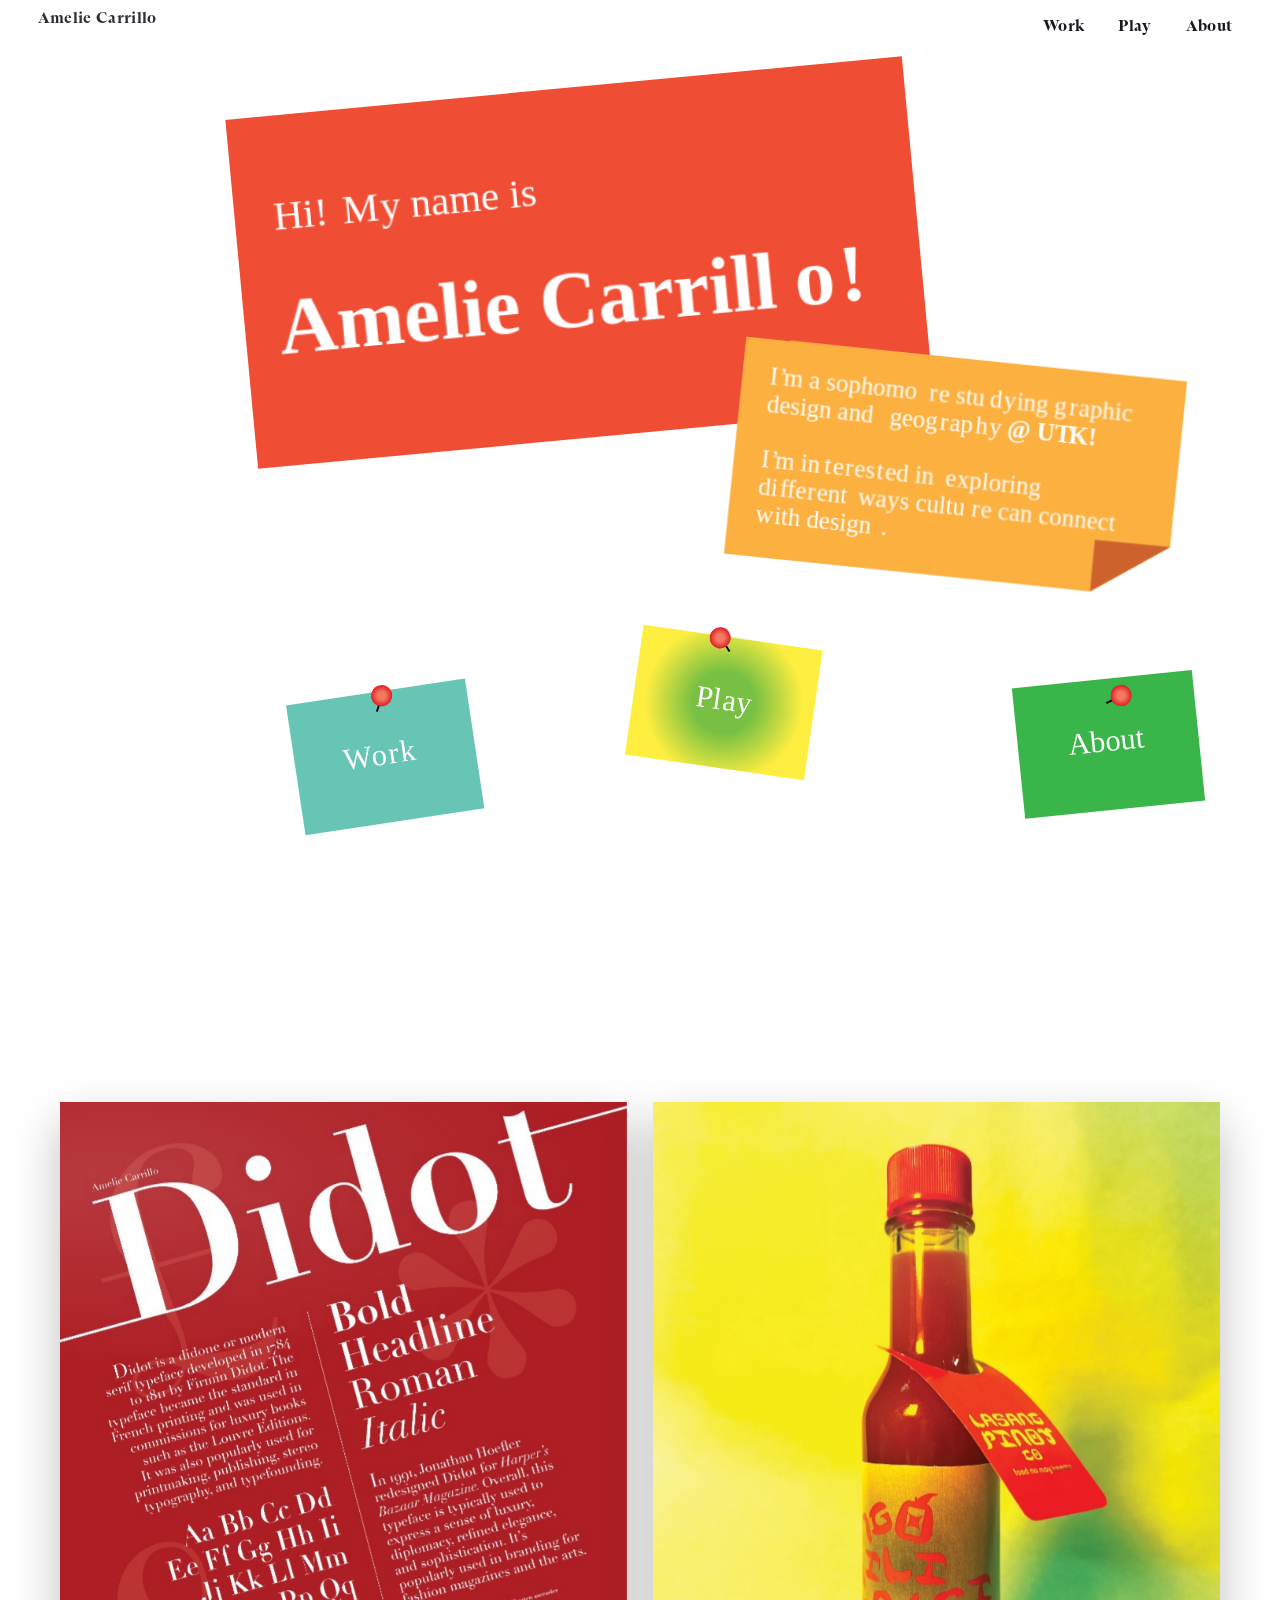
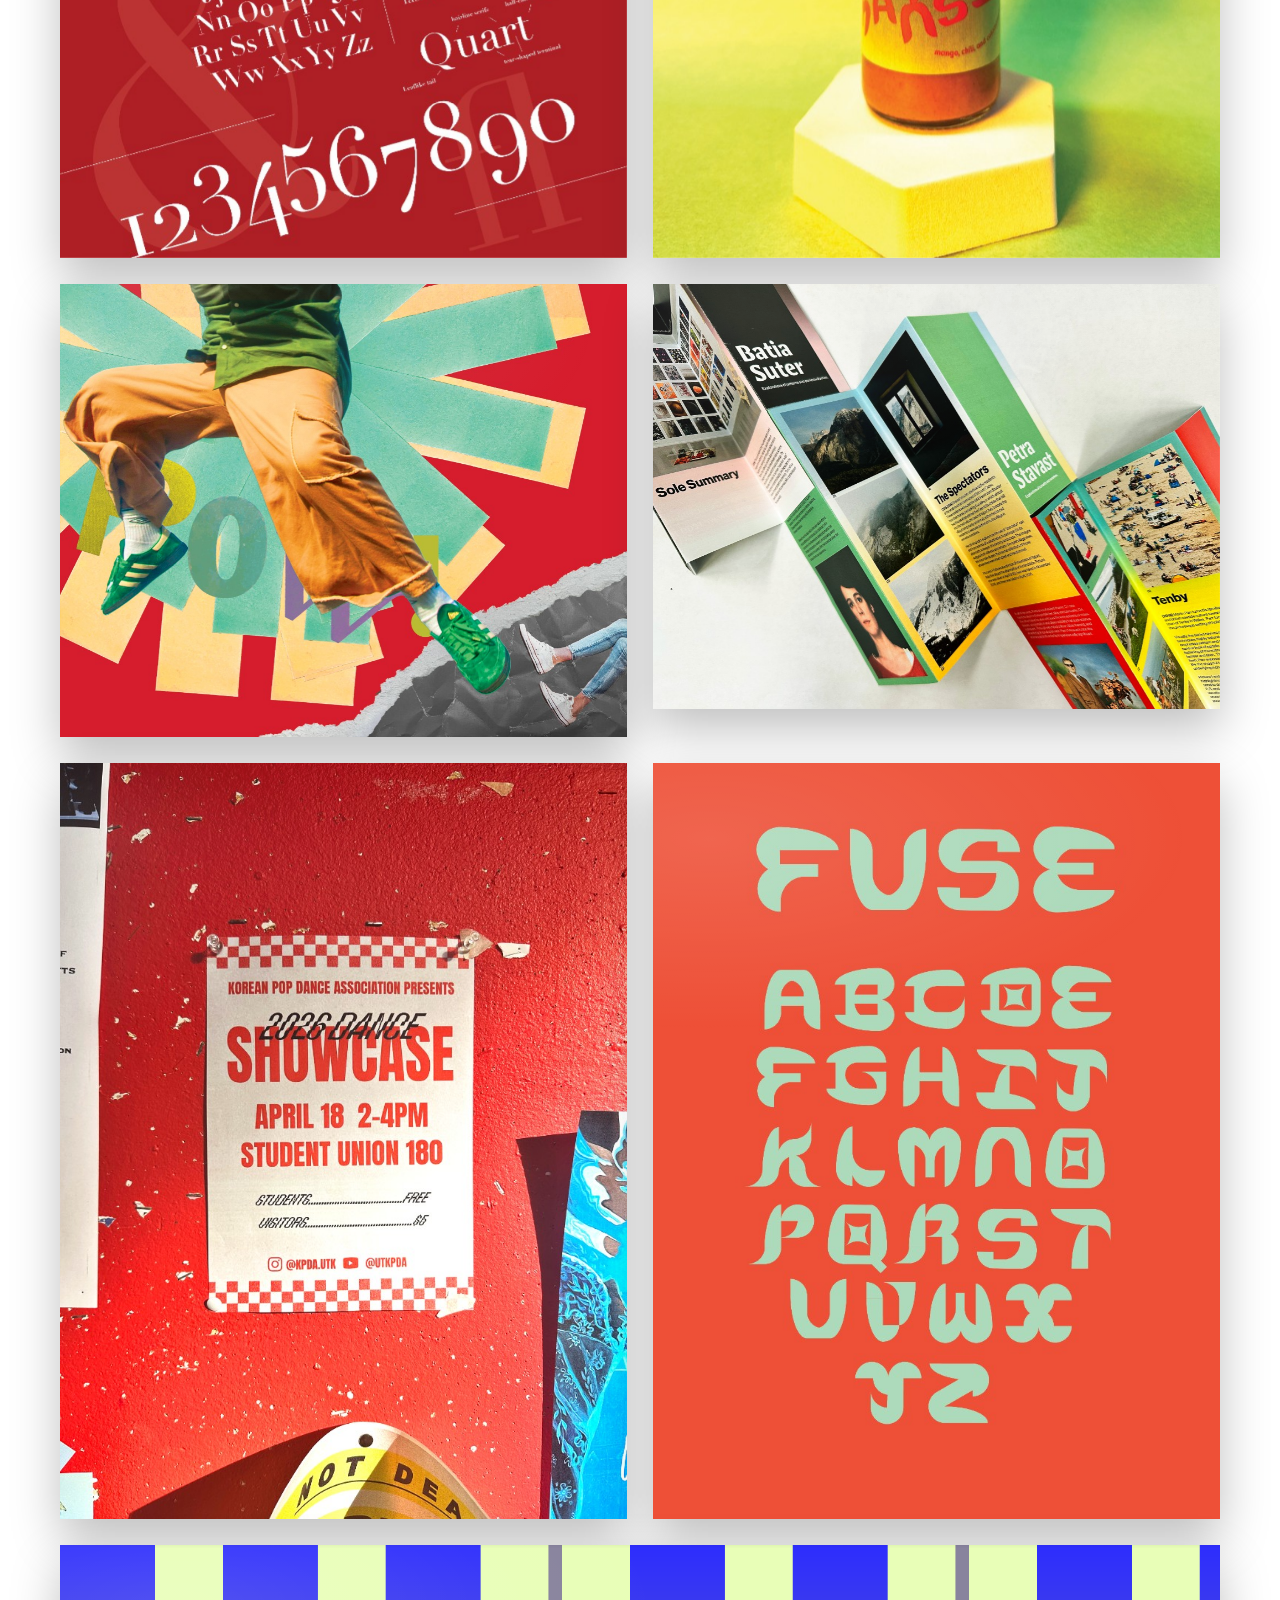
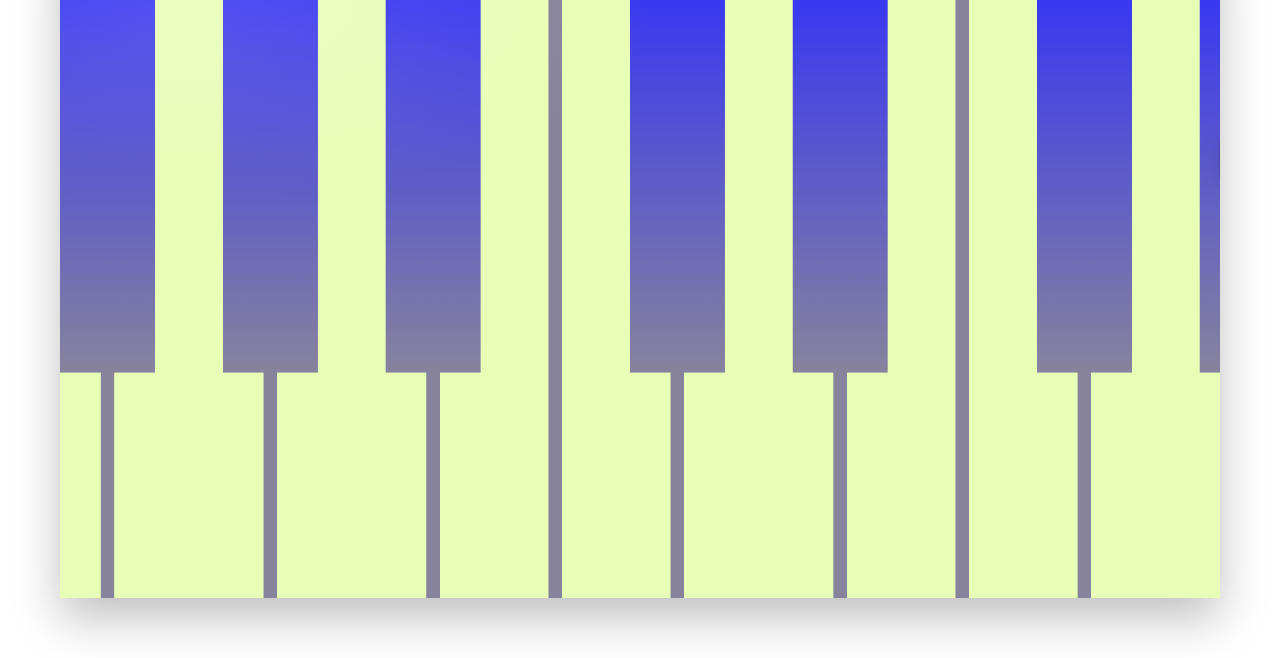
==== commit 4f9a4933: "neww" ====
--- a/index.html
+++ b/index.html
@@ -5,6 +5,7 @@
     <meta name="viewport" content="width=device-width, initial-scale=1" />
     <title>Portfolio</title>
     <meta name="description" content="Graphic design portfolio" />
+    <link rel="icon" href="assets/cursor.svg" type="image/svg+xml" />
     <link rel="stylesheet" href="styles.css" />
   </head>
   <body id="top">
@@ -53,7 +54,7 @@
             <a class="homePin homePin--play" href="play.html" aria-label="Play">
               <img src="assets/squares/play.svg" alt="" />
             </a>
-            <a class="homePin homePin--resume" href="assets/squares/resume.svg" aria-label="Resume">
+            <a class="homePin homePin--resume" href="about.html" aria-label="Resume">
               <img src="assets/squares/resume.svg" alt="" />
             </a>
           </div>
--- a/styles.css
+++ b/styles.css
@@ -385,6 +385,14 @@
   gap: 18px;
   align-items: start;
 }
+
+/* Viewer mode: media shown below description, wide */
+.workModal--viewer .workModalBody{
+  grid-template-columns: 1fr;
+}
+.workModal--viewer .workModalRight{
+  display: none;
+}
 .workMetaDate{
   font-size: 13px;
   color: rgba(21,24,31,.75);
@@ -433,6 +441,90 @@
   display: block;
   border: 1px solid rgba(21,24,31,.10);
   background: #fff;
+}
+
+/* Carousel mode (multi-asset works) */
+.workModal--carousel .workModalBody{
+  grid-template-columns: 1fr;
+}
+.workModal--carousel .workModalRight{
+  display: none;
+}
+.workCarousel{
+  display: grid;
+  gap: 10px;
+}
+.workCarouselControls{
+  display: flex;
+  align-items: center;
+  justify-content: space-between;
+  gap: 10px;
+}
+.workCarouselBtn{
+  appearance: none;
+  border: 1px solid rgba(21,24,31,.14);
+  background: rgba(255,255,255,.9);
+  border-radius: 999px;
+  padding: 8px 12px;
+  font: inherit;
+  font-weight: 700;
+  cursor: pointer;
+}
+.workCarouselBtn:hover{ background: rgba(21,24,31,.06); }
+.workCarouselCounter{
+  font-weight: 700;
+  color: rgba(21,24,31,.72);
+  font-size: 13px;
+}
+.workCarouselViewport{
+  border: 1px solid rgba(21,24,31,.10);
+  background: #fff;
+  border-radius: 14px;
+  overflow: hidden;
+  display: grid;
+  place-items: center;
+  padding: 10px;
+  min-height: 240px;
+}
+.workCarouselMedia{
+  width: 100%;
+  max-height: min(72vh, 760px);
+  height: auto;
+  object-fit: contain;
+  display: block;
+}
+.workCarouselPdf{
+  height: min(72vh, 760px);
+}
+
+/* Slide transitions */
+.workCarouselMedia--enterRight{ animation: enterFromRight 260ms ease both; }
+.workCarouselMedia--enterLeft{ animation: enterFromLeft 260ms ease both; }
+.workCarouselMedia--exitLeft{ animation: exitToLeft 260ms ease both; position: absolute; }
+.workCarouselMedia--exitRight{ animation: exitToRight 260ms ease both; position: absolute; }
+.workCarouselViewport{ position: relative; }
+.workCarouselViewport > .workCarouselMedia{ grid-area: 1 / 1; }
+
+@keyframes enterFromRight{
+  from{ transform: translateX(18px); opacity: 0; }
+  to{ transform: translateX(0px); opacity: 1; }
+}
+@keyframes enterFromLeft{
+  from{ transform: translateX(-18px); opacity: 0; }
+  to{ transform: translateX(0px); opacity: 1; }
+}
+@keyframes exitToLeft{
+  from{ transform: translateX(0px); opacity: 1; }
+  to{ transform: translateX(-18px); opacity: 0; }
+}
+@keyframes exitToRight{
+  from{ transform: translateX(0px); opacity: 1; }
+  to{ transform: translateX(18px); opacity: 0; }
+}
+
+.workViewer{
+  display: grid;
+  gap: 10px;
 }
 .workMediaPdf{
   width: 100%;
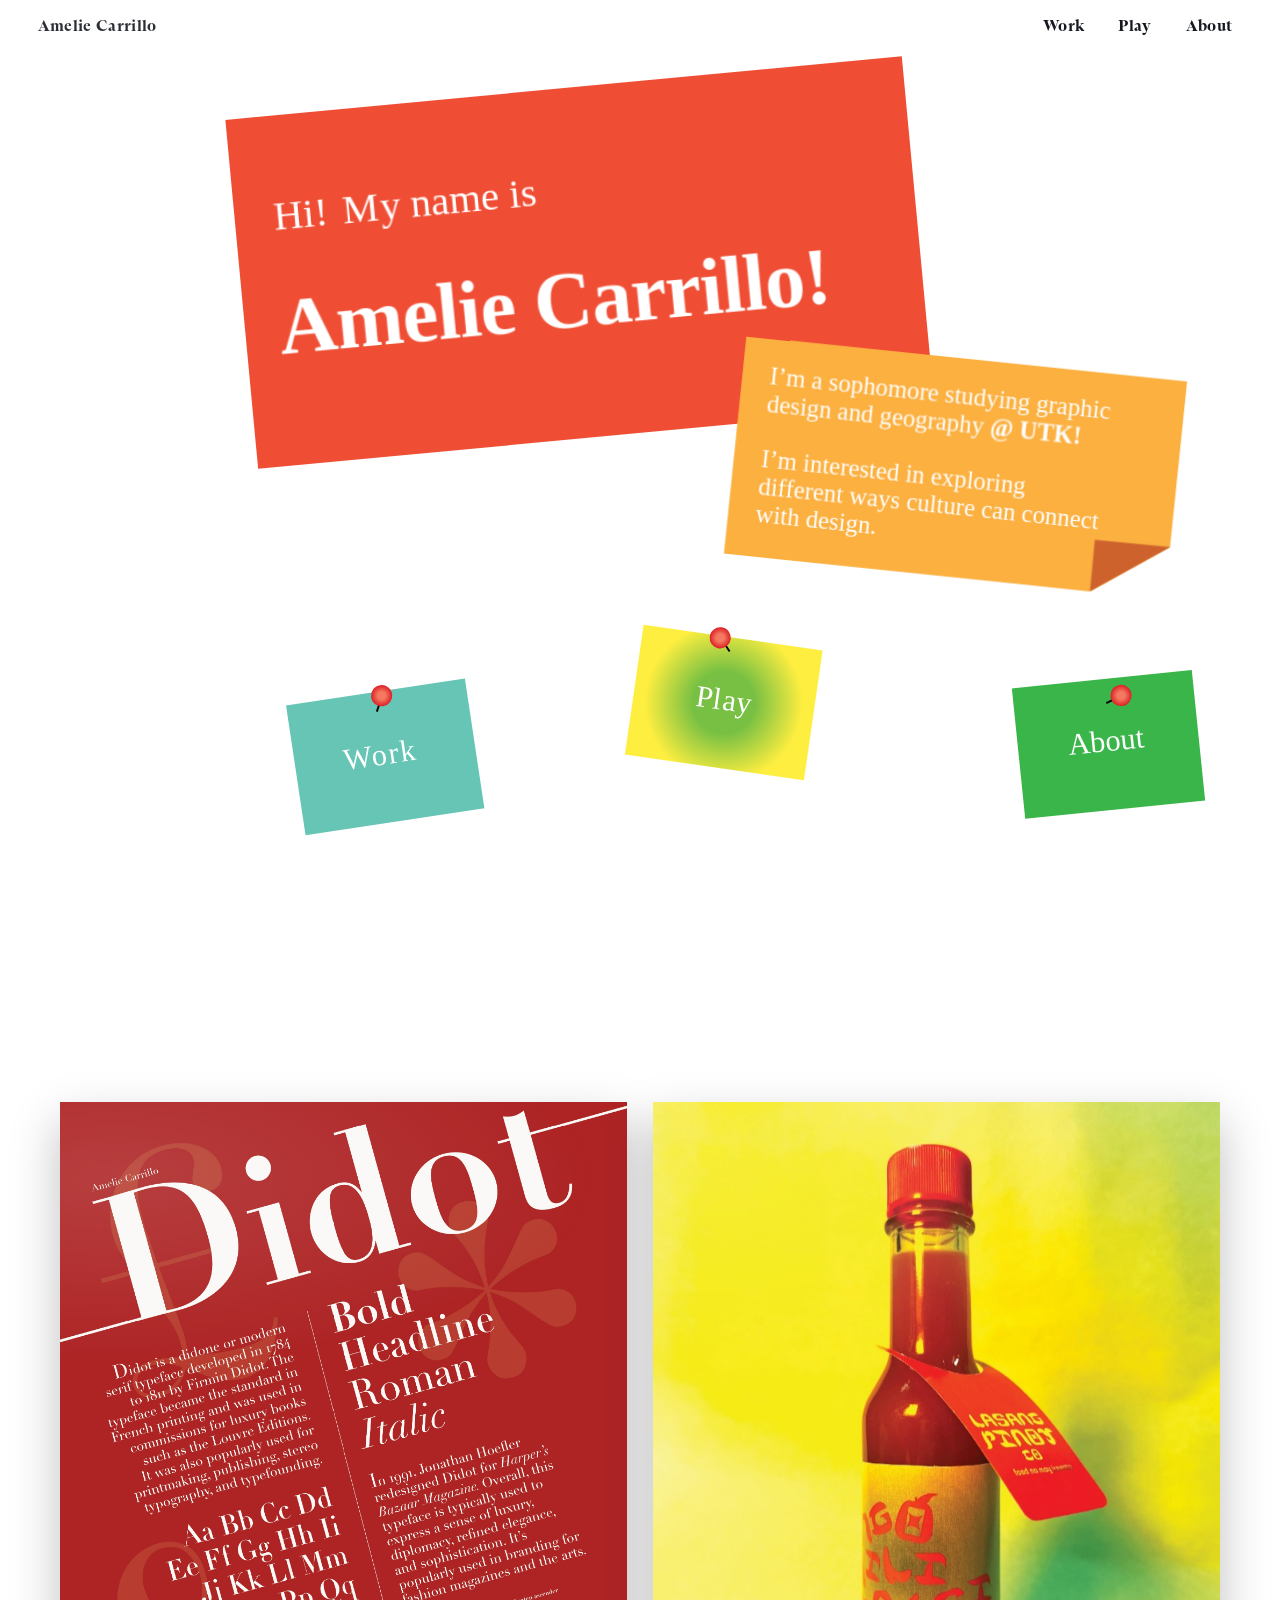
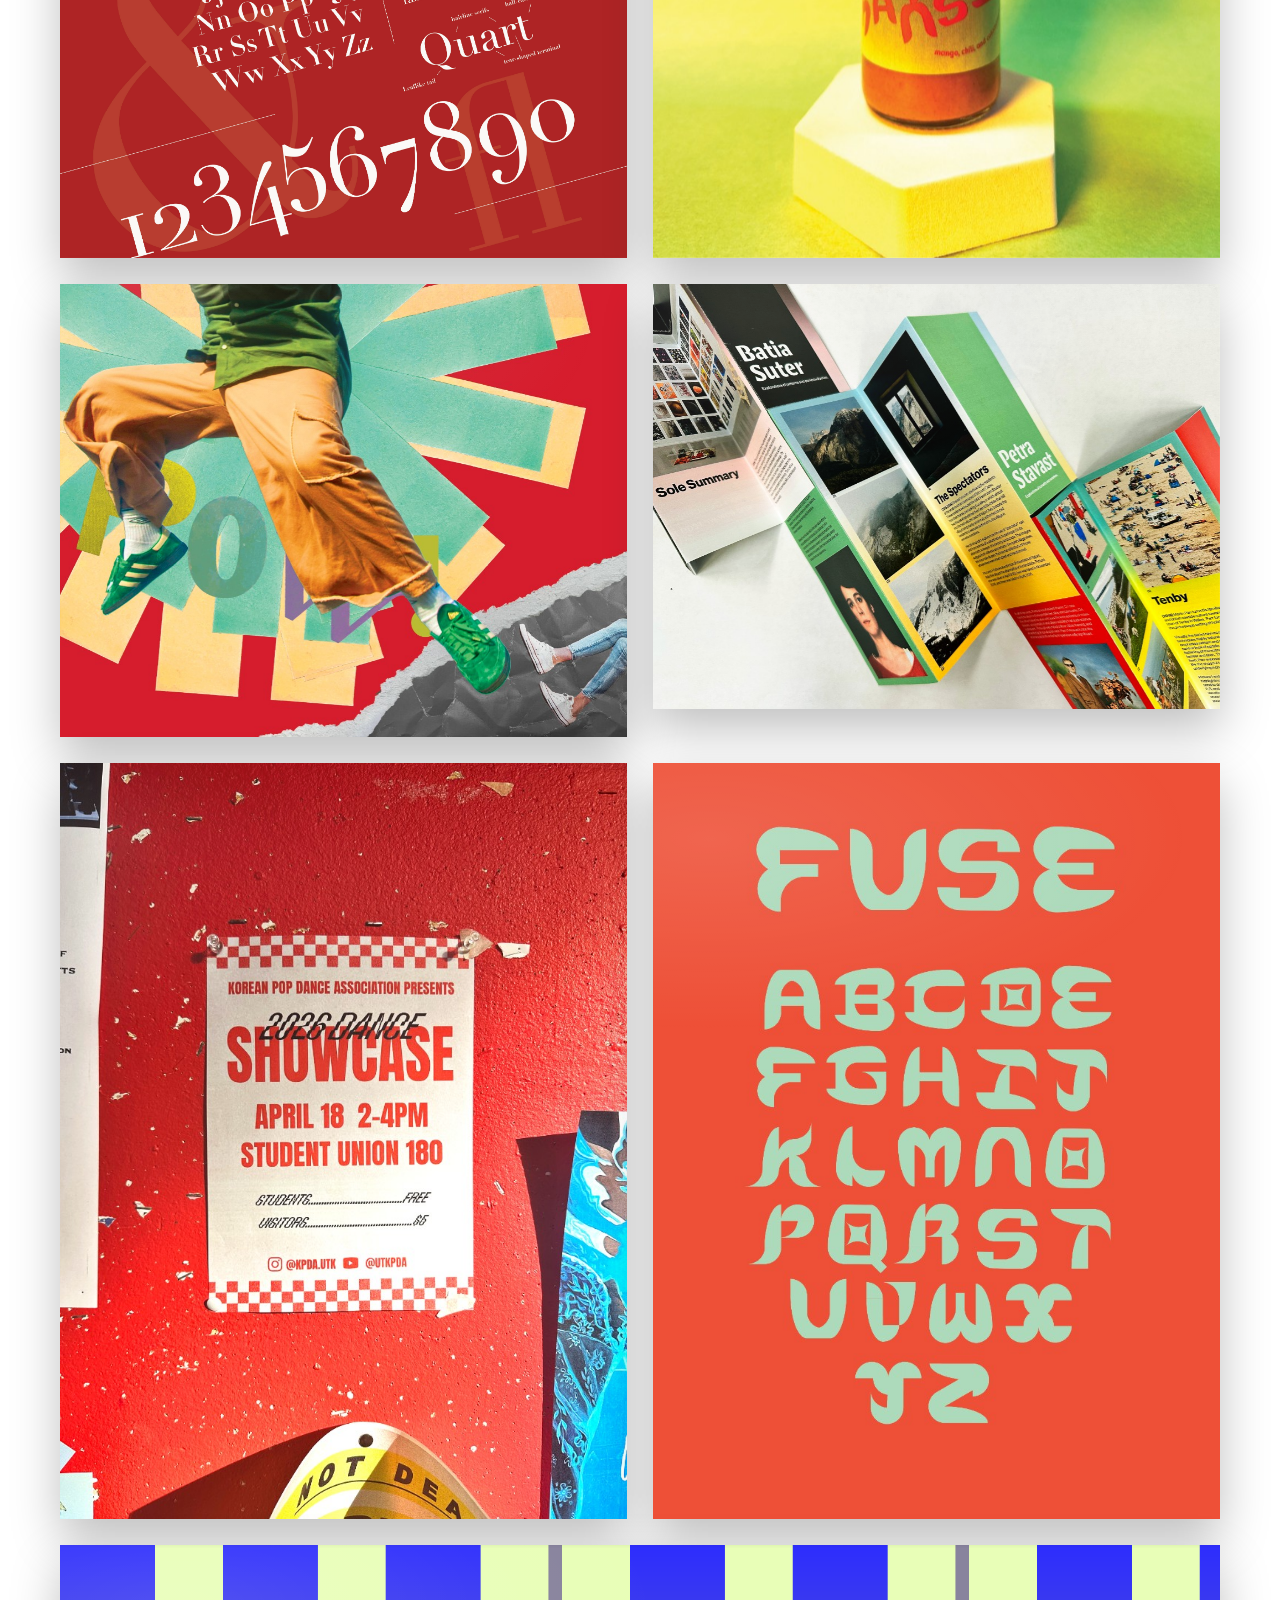
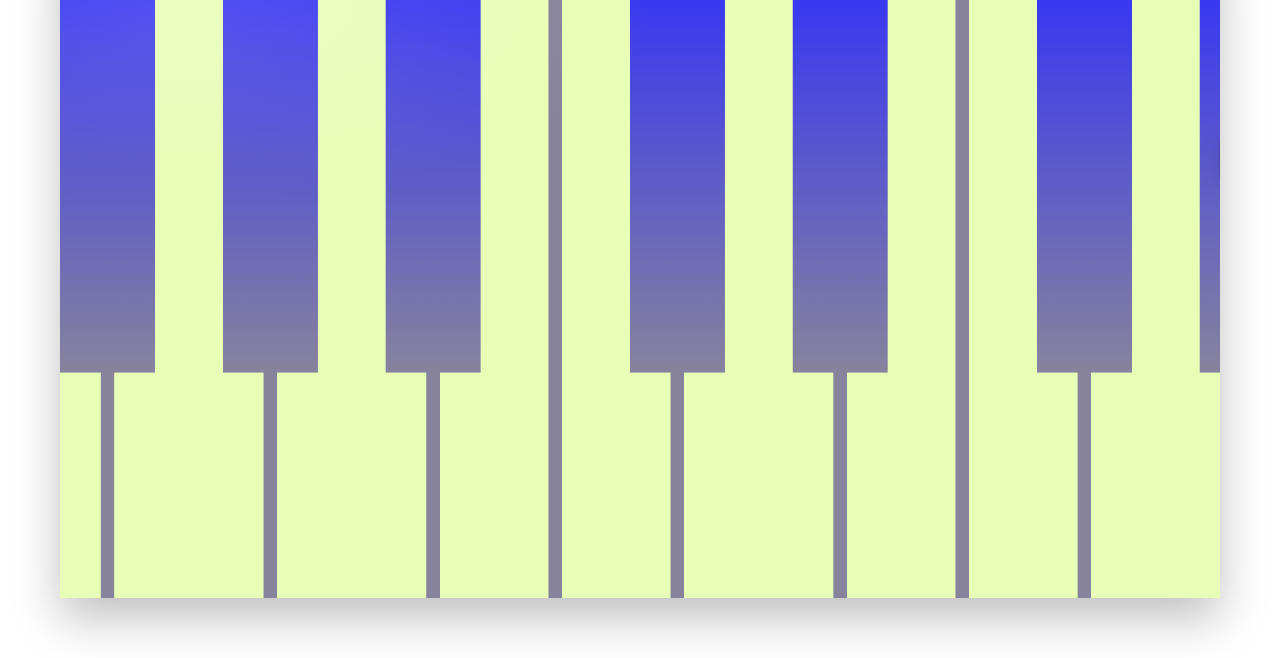
==== commit b096b4d6: "new" ====
--- a/index.html
+++ b/index.html
@@ -13,13 +13,15 @@
       <section class="homeTop" aria-label="Home navigation">
         <div class="wrap homeTopInner">
           <div class="homeStage" role="presentation">
-            <a class="homeName" href="index.html#top">Amelie Carrillo</a>
+            <div class="homeTopRow">
+              <a class="homeName" href="index.html#top">Amelie Carrillo</a>
 
-            <nav class="miniNav" aria-label="Top navigation">
-              <a class="miniNavLink" href="#workStart">Work</a>
-              <a class="miniNavLink" href="play.html">Play</a>
-              <a class="miniNavLink" href="about.html">About</a>
-            </nav>
+              <nav class="miniNav" aria-label="Top navigation">
+                <a class="miniNavLink" href="#workStart">Work</a>
+                <a class="miniNavLink" href="play.html">Play</a>
+                <a class="miniNavLink" href="about.html">About</a>
+              </nav>
+            </div>
 
             <svg class="homeNametag homeSvgText" xmlns="http://www.w3.org/2000/svg" viewBox="0 0 575.2 353.53" aria-hidden="true" focusable="false">
               <rect fill="#f04e34" x="60.41" y="64.91" width="463.51" height="239.1" transform="translate(-1.2 1.92) rotate(-.37)"/>
@@ -29,21 +31,19 @@
                 <tspan x="72.97" y="0" letter-spacing="-.03em">y</tspan>
                 <tspan x="86.83" y="0" xml:space="preserve"> name is</tspan>
               </text>
-              <text fill="#fff" font-family="ABCArizonaSerifUnlicensedTrial-Bold, 'ABC Arizona Serif Unlicensed Trial'" font-size="55" font-weight="700" transform="translate(83.79 228.67) rotate(-.37)">
-                <tspan x="0" y="0">Amelie Carrill</tspan>
-                <tspan x="353.26" y="0" letter-spacing="-.01em">o</tspan>
-                <tspan x="383.68" y="0">!</tspan>
+              <text fill="#fff" font-family="ABCArizonaSerifUnlicensedTrial-Bold, 'ABC Arizona Serif Unlicensed Trial'" font-size="55" font-weight="700" letter-spacing="-.01em" transform="translate(83.79 228.67) rotate(-.37)">
+                <tspan x="0" y="0">Amelie Carrillo!</tspan>
               </text>
             </svg>
 
             <svg class="homeAboutText homeSvgText" xmlns="http://www.w3.org/2000/svg" viewBox="0 0 575.2 353.53" aria-hidden="true" focusable="false">
               <polygon class="cls-3" points="473.35 114.02 473.57 234.49 419.29 272.43 153.03 272.89 152.76 114.58 473.35 114.02"/>
               <text class="cls-1" transform="translate(172.7 147.67) rotate(-.1)">
-                <tspan class="cls-7"><tspan x="0" y="0">I</tspan><tspan class="cls-17" x="6.8" y="0">’</tspan><tspan x="10.24" y="0">m a sophomo</tspan><tspan class="cls-13" x="116.08" y="0">r</tspan><tspan x="123.03" y="0">e stu</tspan><tspan class="cls-22" x="160.18" y="0">d</tspan><tspan class="cls-23" x="170.2" y="0">y</tspan><tspan x="179.64" y="0">ing g</tspan><tspan class="cls-20" x="217.98" y="0">r</tspan><tspan x="224.98" y="0">aphic </tspan></tspan>
-                <tspan class="cls-7" x="0" y="20">design and </tspan><tspan class="cls-9" x="89.4" y="20">g</tspan><tspan class="cls-7" x="98.22" y="20">eog</tspan><tspan class="cls-8" x="125.92" y="20">r</tspan><tspan class="cls-7" x="132.93" y="20">ap</tspan><tspan class="cls-10" x="151.72" y="20">h</tspan><tspan class="cls-11" x="161.66" y="20">y</tspan><tspan class="cls-7" x="170.57" y="20"> </tspan><tspan class="cls-5" x="174.99" y="20">@ UT</tspan><tspan class="cls-6" x="219.49" y="20">K</tspan><tspan class="cls-5" x="233.64" y="20">! </tspan>
-                <tspan class="cls-7"><tspan x="0" y="60">I</tspan><tspan class="cls-17" x="6.8" y="60">’</tspan><tspan x="10.24" y="60">m in</tspan><tspan class="cls-14" x="45.88" y="60">t</tspan><tspan x="52.13" y="60">e</tspan><tspan class="cls-13" x="60.86" y="60">r</tspan><tspan x="67.8" y="60">es</tspan><tspan class="cls-14" x="83.93" y="60">t</tspan><tspan x="90.18" y="60">ed in </tspan><tspan class="cls-21" x="133.88" y="60">e</tspan><tspan class="cls-4" x="142.45" y="60">xploring </tspan></tspan>
-                <tspan class="cls-7"><tspan x="0" y="80">di</tspan><tspan class="cls-20" x="15.55" y="80">ff</tspan><tspan x="26.84" y="80">e</tspan><tspan class="cls-13" x="35.57" y="80">r</tspan><tspan x="42.51" y="80">ent</tspan><tspan class="cls-16" x="68.4" y="80"> </tspan><tspan class="cls-18" x="72.29" y="80">w</tspan><tspan class="cls-12" x="85.35" y="80">a</tspan><tspan class="cls-15" x="93.53" y="80">y</tspan><tspan x="102.74" y="80">s cultu</tspan><tspan class="cls-13" x="154.85" y="80">r</tspan><tspan x="161.8" y="80">e can connect </tspan></tspan>
-                <tspan class="cls-7"><tspan class="cls-23" x="0" y="100">w</tspan><tspan x="13.52" y="100">ith design</tspan><tspan class="cls-19" x="91.4" y="100">.</tspan><tspan x="95.11" y="100"> </tspan></tspan>
+                <tspan class="cls-7" x="0" y="0">I’m a sophomore studying graphic </tspan>
+                <tspan x="0" y="20"><tspan class="cls-7">design and geography </tspan><tspan class="cls-5">@ UTK!</tspan></tspan>
+                <tspan class="cls-7" x="0" y="60">I’m interested in exploring </tspan>
+                <tspan class="cls-7" x="0" y="80">different ways culture can connect </tspan>
+                <tspan class="cls-7" x="0" y="100">with design.</tspan>
               </text>
               <polygon class="cls-2" points="473.75 234.32 418.91 234.86 419.28 272.44 473.75 234.32"/>
             </svg>
--- a/styles.css
+++ b/styles.css
@@ -23,6 +23,8 @@
   --accent: #0b54ff;
   --titleHover: #ff3b22; /* red-orange */
   --nametagRed: #f04e34;
+  /* Custom cursor (@assets/cursor.svg); hotspot ~ center of the 32×32 drawable */
+  --siteCursor: url("assets/cursor.svg") 16 16, auto;
   --cardRadius: 10px;
   --maxW: 1160px;
 }
@@ -32,6 +34,7 @@
 html{
   background: #fff;
   scroll-behavior: smooth;
+  cursor: var(--siteCursor);
 }
 body{
   margin:0;
@@ -39,14 +42,15 @@
   min-height: 100vh;
   background: #fff;
   color: var(--text);
-  cursor: url("assets/cursor.svg") 8 8, auto;
 }
 
 a{ color: inherit; text-decoration: none; }
 
-/* Use custom cursor on interactive elements too */
-a, button, [role="button"], .homePin, .miniNavLink, .siteTopNav a{
-  cursor: url("assets/cursor.svg") 8 8, pointer;
+/* Ensure the custom cursor applies everywhere (inherits from <html>). */
+*,
+*::before,
+*::after{
+  cursor: inherit !important;
 }
 
 /* Play page background (match Play card colors) */
@@ -122,12 +126,22 @@
   --pinsGroupX: 6%;
 }
 
-/* Top-left mini nav */
-.homeName{
+/* Top bar: name + Work / Play / About (one row, no overlap on narrow viewports) */
+.homeTopRow{
   position: absolute;
   left: 0;
+  right: 0;
   top: 0;
+  display: flex;
+  justify-content: space-between;
+  align-items: center;
+  gap: 12px;
   z-index: 6;
+}
+.homeName{
+  position: static;
+  flex: 1 1 auto;
+  min-width: 0;
   font-weight: 700;
   font-size: 16px;
   letter-spacing: .02em;
@@ -136,13 +150,12 @@
 }
 .homeName:hover{ color: var(--nametagRed); }
 .miniNav{
-  position: absolute;
-  right: 0;
-  top: 0;
+  position: static;
+  flex: 0 0 auto;
   display: flex;
   gap: 14px;
   align-items: center;
-  z-index: 5;
+  flex-shrink: 0;
 }
 .miniNavLink{
   font-weight: 700;
@@ -152,6 +165,7 @@
   border-radius: 0;
   background: transparent;
   border: 0;
+  white-space: nowrap;
 }
 .miniNavLink:hover{ color: var(--nametagRed); }
 .miniNavLink:focus-visible{
@@ -236,7 +250,6 @@
   justify-content: center;
   width: min(52%, 700px);
   height: auto;
-  cursor: pointer;
   transition: transform 160ms ease;
 }
 .homePin img{
@@ -258,13 +271,6 @@
 .homePin--play{ left: calc(20% + var(--pinsGroupX)); top: 58%; --pin-rot: 8deg; transform: rotate(var(--pin-rot)); }
 .homePin--resume{ left: calc(58% + var(--pinsGroupX)); top: 56%; --pin-rot: -6deg; transform: rotate(var(--pin-rot)); width: min(52%, 700px); }
 
-@media (max-width: 820px){
-  .homeStage{
-    --topGroupX: 4%;
-    --pinsGroupX: 3%;
-  }
-}
-
 .homePin:hover{ transform: translateY(-2px) rotate(var(--pin-rot, 0deg)); }
 
 /* Pins always live under about.svg */
@@ -272,15 +278,9 @@
 .homePin--play{ top: calc(var(--pinsTop) + 0.4cm); z-index: 2; }
 .homePin--resume{ top: calc(var(--pinsTop) - 0.2cm); z-index: 2; }
 
-@media (max-width: 820px){
-  .homeStage{
-    --pinsTop: calc(var(--aboutTop) + 30vh + 1.5cm);
-  }
-}
-
-@media (max-width: 520px){
-  /* Thin screens: stack squares assets vertically (no overlap) */
-  .homeTop{ margin-bottom: 1.2in; }
+@media (max-width: 680px){
+  /* Phones / narrow viewports: header in flow, stack cards with tighter vertical rhythm */
+  .homeTop{ margin-bottom: 0.85in; }
 
   .homeStage{
     height: auto;
@@ -289,8 +289,31 @@
     flex-direction: column;
     align-items: center;
     justify-content: flex-start;
-    gap: 6px;
-    padding-top: 56px;
+    gap: 0;
+    padding-top: 8px;
+  }
+
+  .homeTopRow{
+    position: static;
+    width: 100%;
+    max-width: min(92vw, 560px);
+    margin: 0 auto 6px;
+    padding: 0 6px;
+    box-sizing: border-box;
+  }
+
+  .homeName{
+    font-size: clamp(13px, 3.6vw, 16px);
+    line-height: 1.2;
+  }
+
+  .miniNav{
+    gap: clamp(4px, 1.5vw, 10px);
+  }
+
+  .miniNavLink{
+    font-size: clamp(13px, 3.4vw, 15px);
+    padding: 6px 5px;
   }
 
   .homeNametag,
@@ -303,17 +326,23 @@
   }
 
   .homeNametag{
-    width: min(92vw, 520px);
+    width: min(90vw, 500px);
+    margin-top: -6px;
+    margin-bottom: -18px;
     transform: rotate(-5deg) scale(1);
   }
 
   .homeAboutText{
-    width: min(92vw, 520px);
+    width: min(90vw, 500px);
+    margin-top: -14px;
+    margin-bottom: -16px;
     transform: rotate(6deg) scale(1);
   }
 
   .homePin{
-    width: min(84vw, 420px);
+    width: min(82vw, 400px);
+    margin-top: -4px;
+    margin-bottom: -2px;
     transform: rotate(var(--pin-rot, 0deg));
   }
 }
@@ -364,8 +393,9 @@
 }
 .workModalTopTitle{
   font-weight: 700;
-  font-size: 16px;
+  font-size: clamp(22px, 2.4vw, 34px);
   letter-spacing: .01em;
+  line-height: 1.15;
 }
 .workModalClose{
   appearance: none;
@@ -373,7 +403,6 @@
   background: transparent;
   font: inherit;
   font-weight: 700;
-  cursor: pointer;
   padding: 6px 8px;
   border-radius: 10px;
 }
@@ -386,6 +415,12 @@
   align-items: start;
 }
 
+/* Keep body text readable: ~35–65 characters per line (without constraining media) */
+.workMetaDate,
+.workMetaDesc{
+  max-inline-size: 65ch;
+}
+
 /* Viewer mode: media shown below description, wide */
 .workModal--viewer .workModalBody{
   grid-template-columns: 1fr;
@@ -394,16 +429,22 @@
   display: none;
 }
 .workMetaDate{
-  font-size: 13px;
+  font-size: clamp(14px, 1.2vw, 16px);
+  color: var(--nametagRed);
+  margin-bottom: 10px;
+  font-weight: 700;
+}
+.workMetaDesc{
+  font-size: clamp(16px, 1.35vw, 18px);
   color: rgba(21,24,31,.75);
-  margin-bottom: 10px;
-  font-weight: 700;
-}
-.workMetaDesc{
-  font-size: 13px;
-  color: rgba(21,24,31,.75);
-  line-height: 1.55;
+  line-height: 1.65;
   margin-bottom: 14px;
+}
+
+.workMetaDesc a{
+  color: var(--nametagRed);
+  text-decoration-thickness: 2px;
+  text-underline-offset: 2px;
 }
 .workModalStack{
   display: grid;
@@ -413,14 +454,14 @@
   width: 100%;
   height: auto;
   display: block;
-  border: 1px solid rgba(21,24,31,.10);
+  border: none;
   background: #fff;
 }
 .workModalStack video{
   width: 100%;
   height: auto;
   display: block;
-  border: 1px solid rgba(21,24,31,.10);
+  border: none;
   background: #fff;
 }
 .workModalRight{
@@ -432,14 +473,14 @@
   width: 100%;
   height: auto;
   display: block;
-  border: 1px solid rgba(21,24,31,.10);
+  border: none;
   background: #fff;
 }
 .workModalRight video{
   width: 100%;
   height: auto;
   display: block;
-  border: 1px solid rgba(21,24,31,.10);
+  border: none;
   background: #fff;
 }
 
@@ -462,24 +503,33 @@
 }
 .workCarouselBtn{
   appearance: none;
-  border: 1px solid rgba(21,24,31,.14);
-  background: rgba(255,255,255,.9);
-  border-radius: 999px;
+  border: none;
+  background: transparent;
+  border-radius: 0;
   padding: 8px 12px;
   font: inherit;
   font-weight: 700;
-  cursor: pointer;
+  outline: none;
+  box-shadow: none;
+  -webkit-text-stroke: 0;
+  text-shadow: none;
 }
 .workCarouselBtn:hover{ background: rgba(21,24,31,.06); }
+.workCarouselBtn:focus,
+.workCarouselBtn:focus-visible{
+  outline: none;
+  box-shadow: none;
+}
 .workCarouselCounter{
   font-weight: 700;
   color: rgba(21,24,31,.72);
   font-size: 13px;
+  text-shadow: none;
 }
 .workCarouselViewport{
-  border: 1px solid rgba(21,24,31,.10);
+  border: none;
   background: #fff;
-  border-radius: 14px;
+  border-radius: 0;
   overflow: hidden;
   display: grid;
   place-items: center;
@@ -492,9 +542,13 @@
   height: auto;
   object-fit: contain;
   display: block;
+  border: none;
+  outline: none;
 }
 .workCarouselPdf{
   height: min(72vh, 760px);
+  border: none;
+  outline: none;
 }
 
 /* Slide transitions */
@@ -530,7 +584,8 @@
   width: 100%;
   height: min(70vh, 720px);
   display: block;
-  border: 1px solid rgba(21,24,31,.10);
+  border: none;
+  outline: none;
   background: #fff;
 }
 @media (max-width: 860px){
@@ -739,6 +794,7 @@
   border: none;
   aspect-ratio: 3 / 4;
   position: relative;
+  isolation: isolate;
   box-shadow:
     0 20px 45px rgba(0,0,0,.25),
     0 2px 0 rgba(255,255,255,.10) inset;
@@ -749,6 +805,7 @@
   inset:0;
   background: radial-gradient(800px 320px at 10% 10%, rgba(255,255,255,.12), transparent 60%);
   pointer-events:none;
+  z-index: 1;
 }
 .thumbImg{
   width:100%;
@@ -779,8 +836,25 @@
   object-fit: cover;
 }
 
+.thumbHoverImg{
+  position: absolute;
+  inset: 0;
+  width: 100%;
+  height: 100%;
+  object-fit: cover;
+  opacity: 0;
+  transition: opacity 160ms ease;
+  pointer-events: none;
+  z-index: 2;
+}
+
 .cardLink:hover .thumbVideo,
 .cardLink:focus-visible .thumbVideo{
+  opacity: 1;
+}
+
+.cardLink:hover .thumbHoverImg,
+.cardLink:focus-visible .thumbHoverImg{
   opacity: 1;
 }
 
@@ -795,6 +869,7 @@
   transition: opacity 180ms ease-in;
   background: linear-gradient(180deg, rgba(0,0,0,0) 45%, rgba(0,0,0,.42) 100%);
   pointer-events:none;
+  z-index: 3;
 }
 .thumbOverlayTitle{
   color: rgba(255,255,255,.92);
@@ -802,6 +877,13 @@
   font-weight: 700;
   letter-spacing: -.01em;
   text-shadow: 0 10px 30px rgba(0,0,0,.35);
+}
+.cardLink:hover .thumbOverlayTitle,
+.cardLink:focus-visible .thumbOverlayTitle{
+  text-shadow:
+    0 1px 2px rgba(0,0,0,.9),
+    0 2px 12px rgba(0,0,0,.75),
+    0 10px 30px rgba(0,0,0,.45);
 }
 .thumbImg--contain{
   object-fit: contain;
@@ -876,18 +958,19 @@
   align-items: stretch;
   gap: 1cm;
   grid-auto-flow: dense;
-  margin-top: 1vh;
+  margin-top: 5vh;
 }
 .playHeaderRow{
   display: flex;
+  flex-direction: column;
   align-items: center;
   justify-content: center;
-  gap: 16px;
+  gap: 8px;
   margin: 4vh 0 2vh;
 }
 .playTitleSvg{
   display: block;
-  width: min(640px, 92vw);
+  width: min(1920px, 92vw);
   height: auto;
   margin: 0;
   transform-origin: 30% 60%;
@@ -903,22 +986,24 @@
   animation: playWiggle 260ms ease-in-out 1;
 }
 
-/* greenplay.svg scoped styles */
-.playTitleSvg .cls-1{ fill:#fff; font-family: ABCArizonaSerifUnlicensedTrial-Regular, 'ABC Arizona Serif Unlicensed Trial'; font-size: 18px; }
-.playTitleSvg .cls-14{ fill:#009444; }
-.playTitleSvg .cls-15{ fill:#39b54a; }
-.playTitleSvg .cls-2{ letter-spacing:-.02em; }
-.playTitleSvg .cls-3{ letter-spacing:-.02em; }
-.playTitleSvg .cls-4{ letter-spacing:-.01em; }
-.playTitleSvg .cls-5{ letter-spacing:-.01em; }
-.playTitleSvg .cls-6{ letter-spacing:-.03em; }
-.playTitleSvg .cls-7{ letter-spacing:-.03em; }
-.playTitleSvg .cls-8{ letter-spacing:0em; }
-.playTitleSvg .cls-9{ letter-spacing:-.01em; }
-.playTitleSvg .cls-10{ letter-spacing:0em; }
-.playTitleSvg .cls-11{ letter-spacing:0em; }
-.playTitleSvg .cls-12{ letter-spacing:0em; }
-.playTitleSvg .cls-13{ letter-spacing:0em; }
+/* redplay.svg uses its own internal SVG styles */
+
+/* Letter-by-letter SVG text reveal on Play (like nametag) */
+.playSvgText .svgLetter{
+  opacity: 0;
+  animation: svgLetterIn 420ms ease forwards;
+  animation-delay: calc(var(--i) * 22ms);
+}
+
+.playTitleLink{
+  display: inline-block;
+}
+
+/* Hover: make the title text yellow */
+.playTitleLink:hover .cls-3{
+  fill: #feee40;
+}
+
 
 .playIntro{
   margin: 6px 0 18px;
@@ -943,13 +1028,9 @@
 }
 .playItem{
   touch-action: none;
-  cursor: grab;
   will-change: transform;
   position: relative;
   z-index: 1;
-}
-.playItem--dragging{
-  cursor: grabbing;
 }
 .playThumb::after{
   opacity: 0;
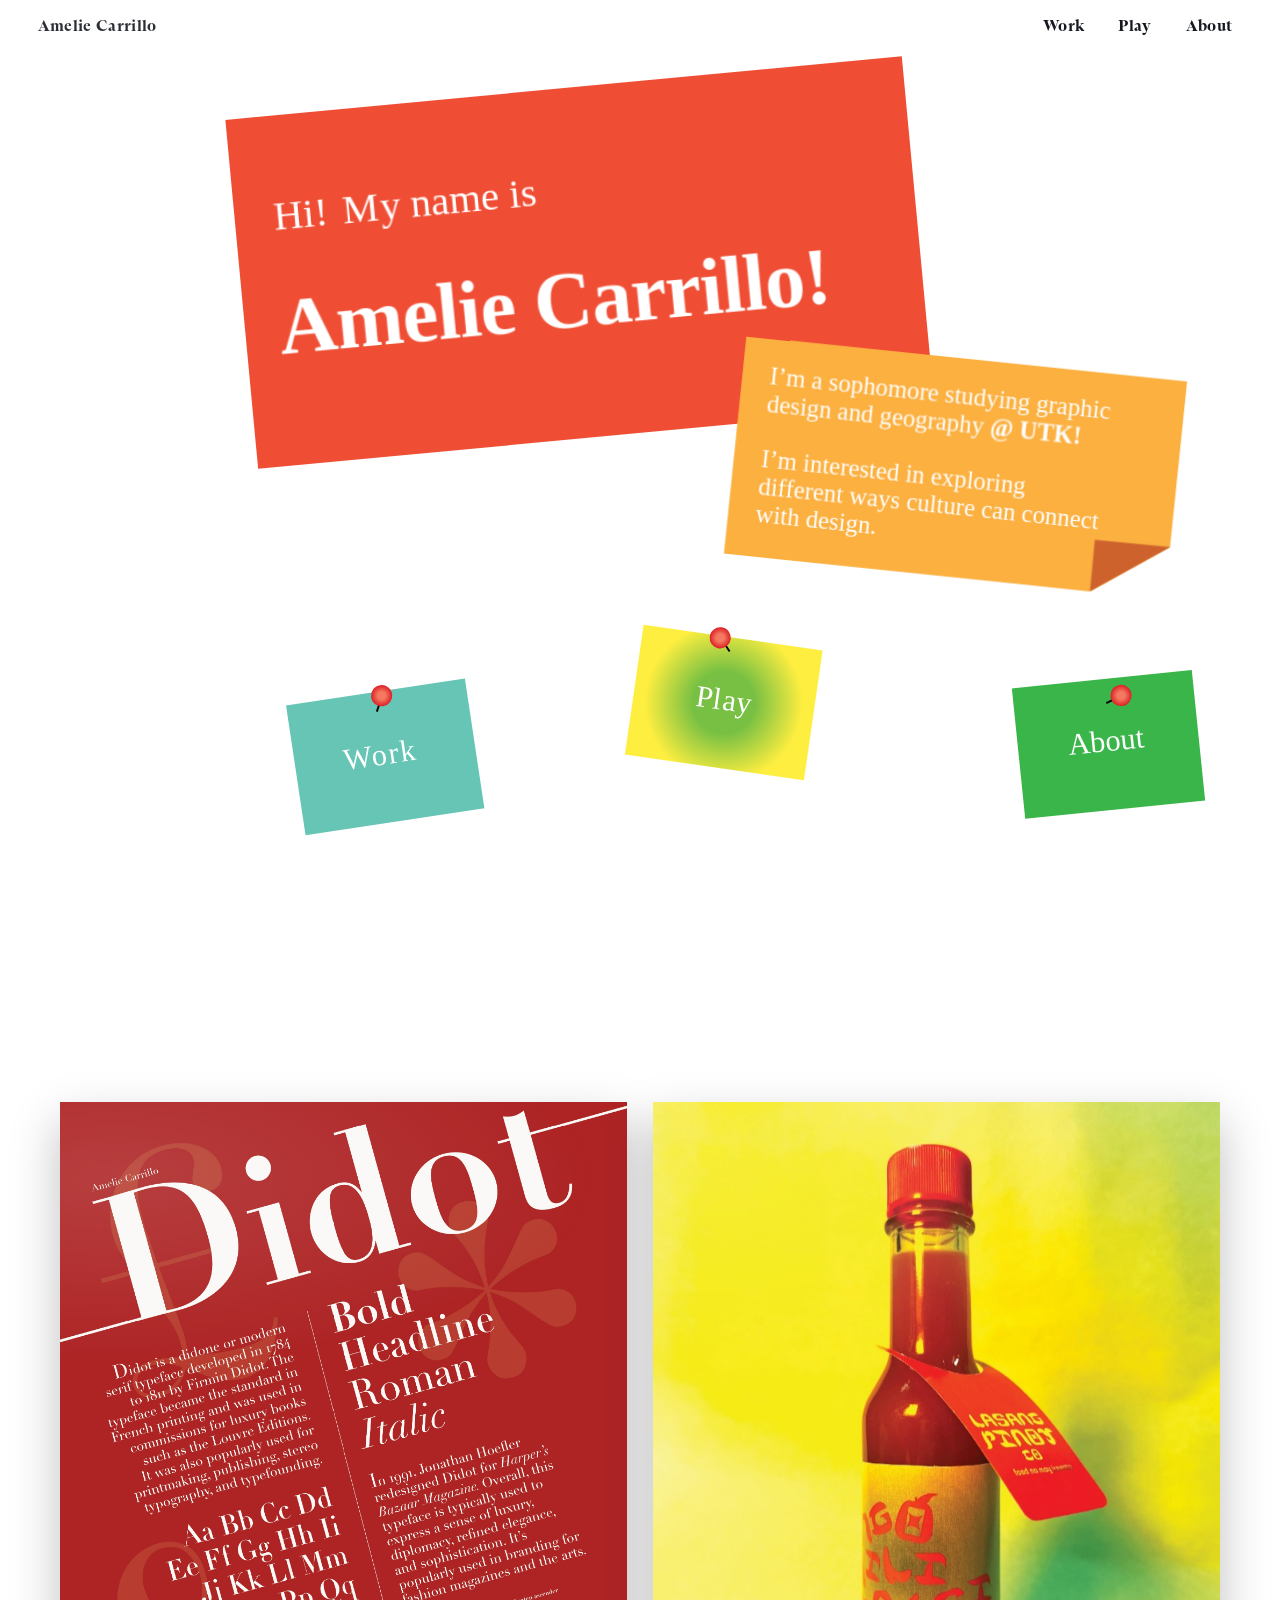
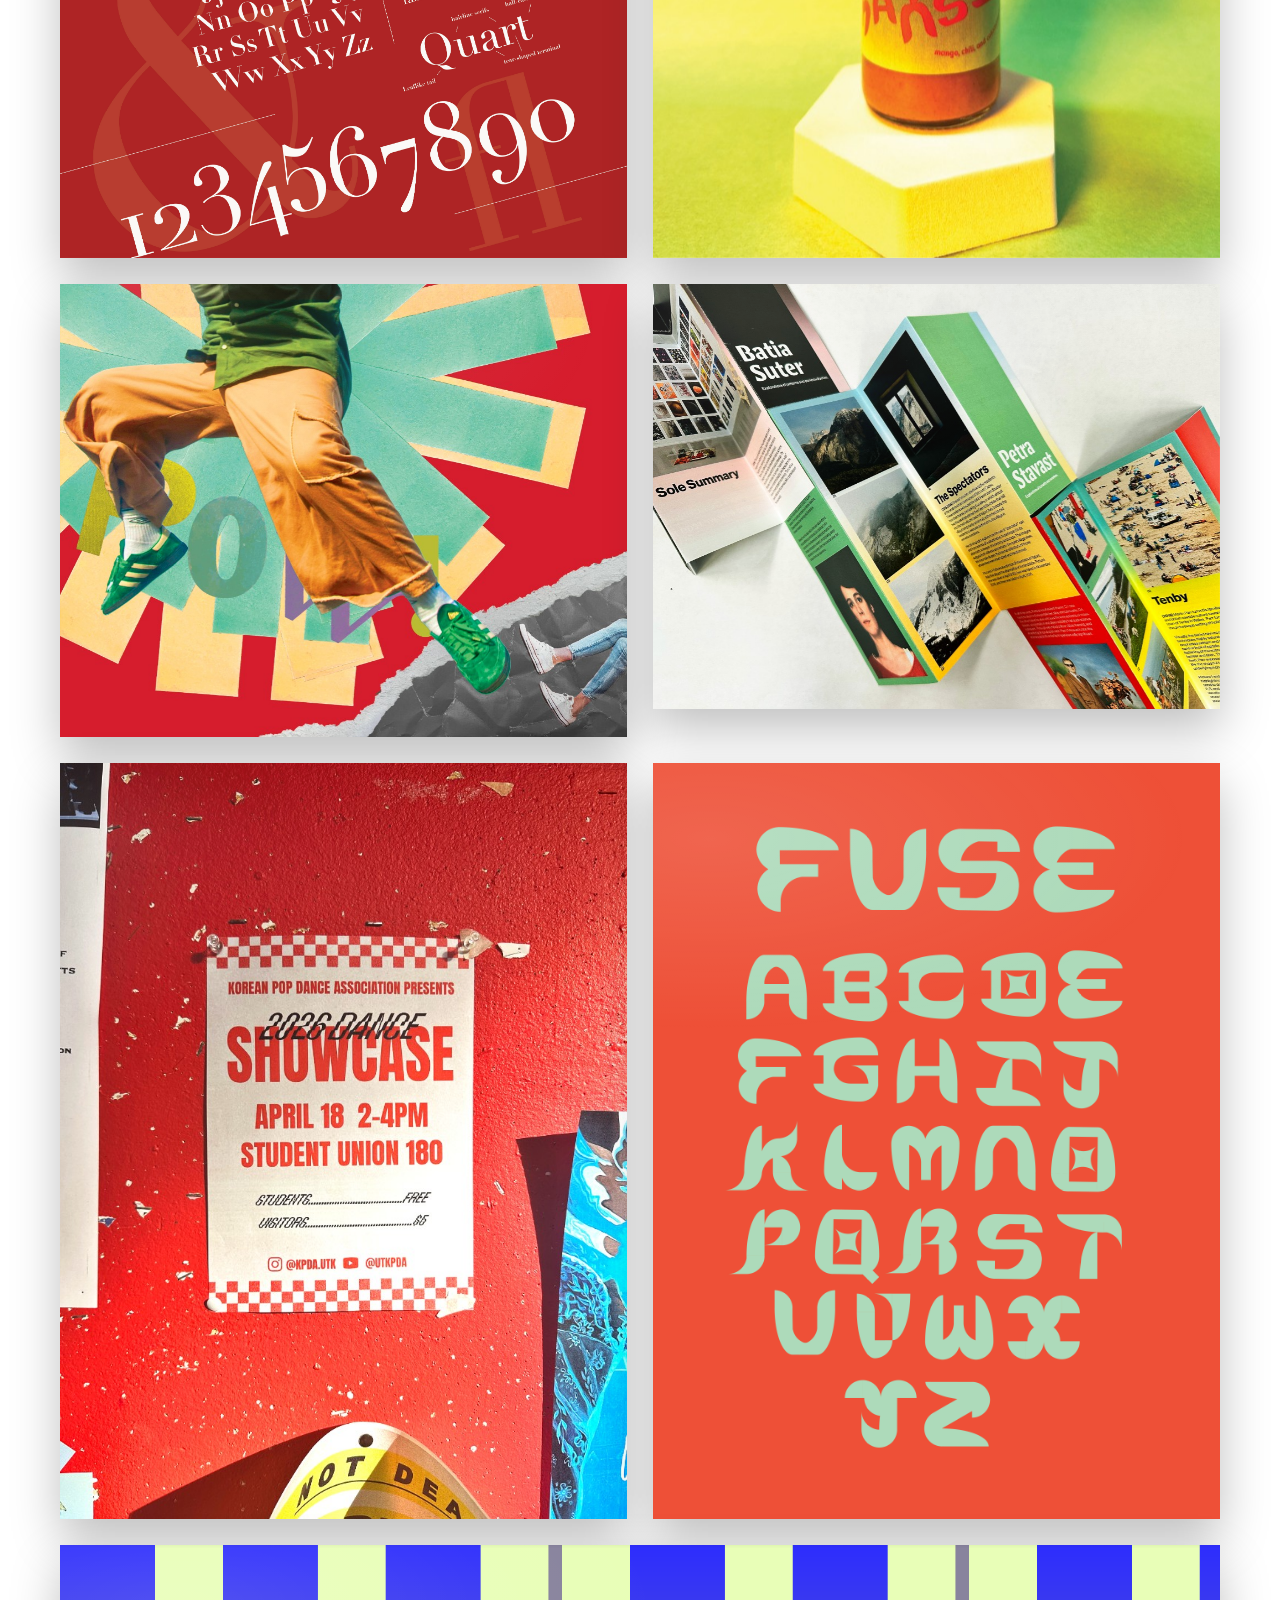
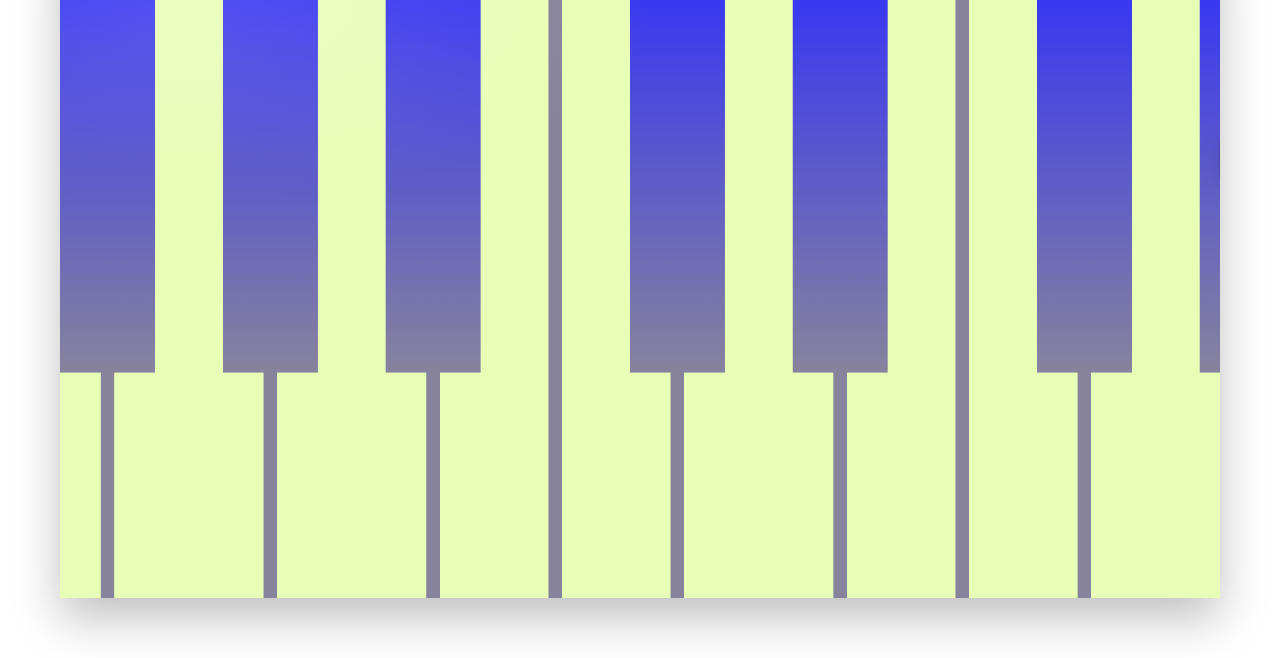
==== commit 40fea72b: "new things" ====
--- a/index.html
+++ b/index.html
@@ -90,6 +90,7 @@
     </div>
 
     <script src="script.js"></script>
+    <script src="cursor-star.js"></script>
   </body>
 </html>
 
--- a/styles.css
+++ b/styles.css
@@ -23,7 +23,7 @@
   --accent: #0b54ff;
   --titleHover: #ff3b22; /* red-orange */
   --nametagRed: #f04e34;
-  /* Custom cursor (@assets/cursor.svg); hotspot ~ center of the 32×32 drawable */
+  /* Default cursor when large star follower is inactive (see cursor-star.js) */
   --siteCursor: url("assets/cursor.svg") 16 16, auto;
   --cardRadius: 10px;
   --maxW: 1160px;
@@ -51,6 +51,38 @@
 *::before,
 *::after{
   cursor: inherit !important;
+}
+
+/* Larger star follows the pointer (fine pointers only; cursor-star.js toggles class) */
+html.siteCursorStarActive{
+  cursor: none !important;
+}
+html.siteCursorStarActive *,
+html.siteCursorStarActive *::before,
+html.siteCursorStarActive *::after{
+  cursor: none !important;
+}
+#siteCursorStar{
+  position: fixed;
+  left: 0;
+  top: 0;
+  z-index: 2147483000;
+  pointer-events: none;
+  opacity: 0;
+  transition: opacity 0.1s ease, transform 0.08s ease;
+}
+#siteCursorStar.siteCursorStar--visible{
+  opacity: 1;
+}
+#siteCursorStar.siteCursorStar--press img{
+  transform: translate(-50%, -50%) scale(0.92);
+}
+#siteCursorStar img{
+  display: block;
+  width: 56px;
+  height: 56px;
+  transform: translate(-50%, -50%);
+  filter: drop-shadow(0 2px 4px rgba(0, 0, 0, 0.22));
 }
 
 /* Play page background (match Play card colors) */
@@ -443,8 +475,12 @@
 
 .workMetaDesc a{
   color: var(--nametagRed);
+  text-decoration: underline;
   text-decoration-thickness: 2px;
   text-underline-offset: 2px;
+}
+.workMetaDesc a.workMetaDescLink--zine{
+  font-weight: 700;
 }
 .workModalStack{
   display: grid;
